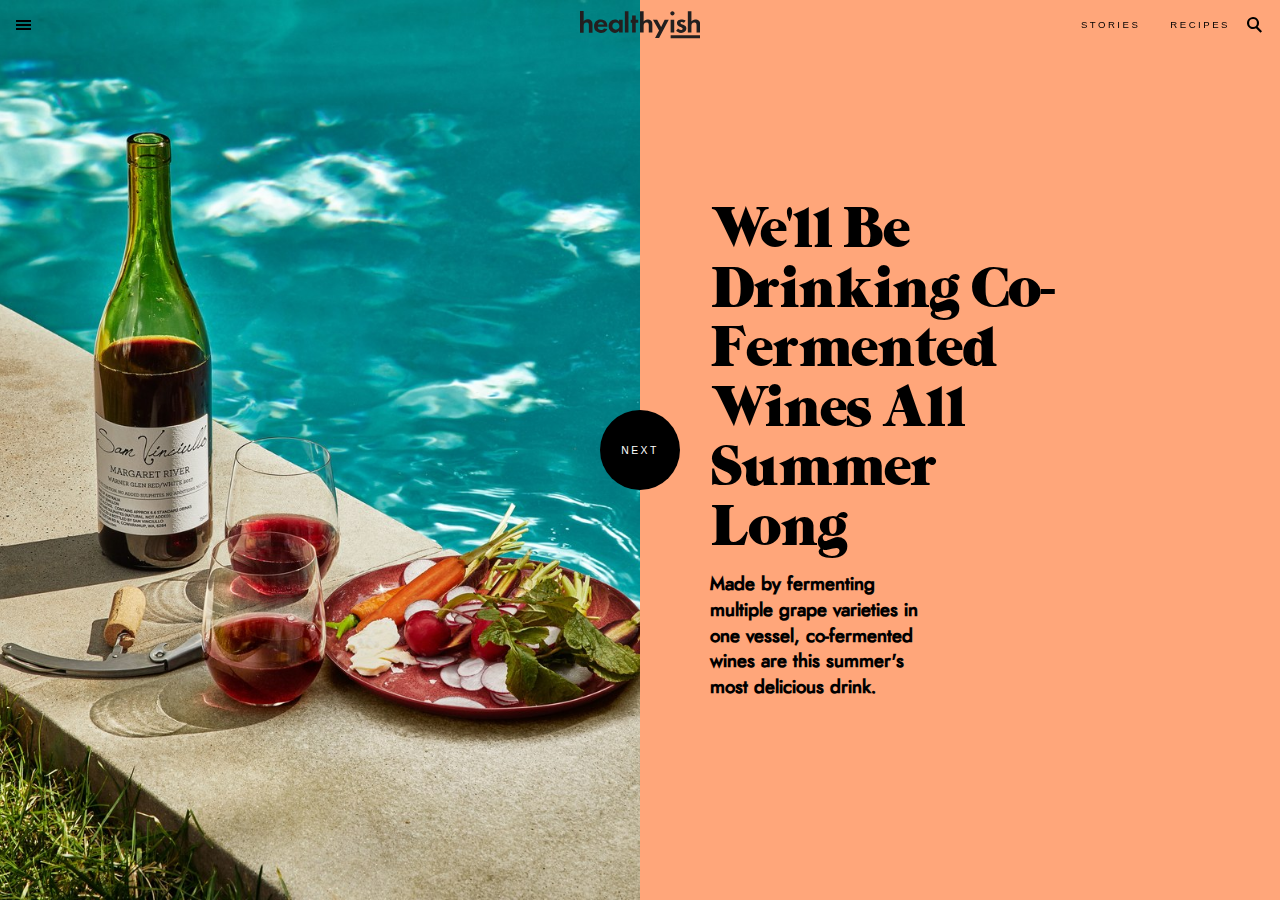
==== healthyish.html @ 377f3d38 "fixed side triangle on the nl and sub pages" ====
<html>
  <head>
    <meta charset="utf-8">
    <meta http-equiv="X-UA-Compatible" content="IE=edge">
    <meta name="viewport" content="width=device-width, initial-scale=1">
    <title>Healthyish Recipes, Foods Trends & News | Healthyish | Bon Appetit</title>
    <link rel="stylesheet" type="text/css" href="css/normalize.css">
    <link rel="stylesheet" type="text/css" href="css/healthyish.css" />
    <link rel="stylesheet" type="text/css" href="css/mediaQueriesHealthyish.css" />
    <link rel="shortcut icon" href="ba.ico" type="image/x-icon">
  </head>
  <body>
    
    <nav class="section-nav">
      <div class="nav-row1">
        <div class="nav-row1-col1">
          <div class="hamburger-container" onclick="openMenu()">
            <div class="hamburger-row1"></div>
            <div class="hamburger-row2"></div>
            <div class="hamburger-row3"></div>
          </div>
        </div>
        <div class="nav-row1-col2">
          <a href="healthyish.html">
            <svg class="nav-logo" xmlns="http://www.w3.org/2000/svg" width="530" height="121" viewBox="0 0 530 121" class="HealthyishHeader__logo-image" data-reactid="70"><title data-reactid="71">Healthyish</title><g fill="#231F1F" transform="translate(-174 -169)" fill-rule="evenodd" data-reactid="72"><path d="M572.82 289.197H704v-13.404H572.82v13.404zm75.606-119.645v93.94h15.849v-28.478c0-3.224.13-7.216 2.467-10.821 2.34-3.48 5.583-4.902 9.745-4.902 1.56 0 4.933.26 7.404 2.839 2.857 2.96 2.987 7.861 2.987 10.951v30.41h15.848V228.44c0-5.413-.515-10.952-4.413-15.72-4.417-5.412-11.695-6.83-16.629-6.83-9.094 0-14.422 4.898-17.409 9.024v-45.362h-15.849zm-277.02 93.94h15.848v-93.94h-15.849v93.94zm199.808-84.536c0 5.157 4.287 9.409 9.485 9.409 5.193 0 9.485-4.252 9.485-9.41 0-5.152-4.292-9.403-9.485-9.403-5.198 0-9.485 4.251-9.485 9.404zm35.294 30.93c-3.247 2.705-5.848 7.216-5.848 12.63 0 4.506 1.691 7.986 4.288 10.695 3.377 3.48 8.054 5.283 12.081 6.7l3.637 1.287c2.081.776 4.938 2.193 4.938 5.673 0 3.866-3.377 6.06-7.794 6.06-4.678 0-9.35-2.84-12.472-6.45l-8.315 9.54c3.507 3.735 10.136 9.273 21.823 9.273 6.888 0 12.346-1.803 16.893-5.924 4.548-4.126 6.238-9.149 6.238-14.176 0-3.606-1.17-6.956-2.86-9.279-3.248-4.381-9.872-6.57-14.293-7.987l-3.763-1.161c-4.422-1.417-5.072-3.61-5.072-5.028 0-2.704 2.34-4.511 6.108-4.511 1.69 0 5.458.26 9.225 3.736l7.794-9.145c-7.148-5.413-13.768-5.928-17.93-5.928-4.547 0-10.26.515-14.678 3.996zm-60.013-2.191l-15.593 31.702-17.405-31.702h-18.45l26.765 47.42-17.634 32.335h17.853l42.394-79.755h-17.93zm-108.35-38.143v93.94h15.85v-28.478c0-3.224.13-7.216 2.466-10.821 2.341-3.48 5.588-4.902 9.745-4.902 1.56 0 4.938.26 7.409 2.839 2.856 2.96 2.987 7.861 2.987 10.951v30.41h15.848V228.44c0-5.413-.52-10.952-4.417-15.72-4.417-5.412-11.696-6.83-16.63-6.83-9.094 0-14.422 4.898-17.409 9.024v-45.362h-15.848zm-34.805 19.072v19.073h-6.238v13.4h6.238v42.394h15.849v-42.394h10.915v-13.4H419.19v-19.073h-15.85zm169.43 74.867h15.849v-55.797H572.77v55.797zM299.924 235.53c0 16.364 11.436 29.764 28.716 29.764 4.027 0 11.557-.901 17.279-9.014v7.212h15.849v-55.798h-15.85v7.22c-5.327-8.247-13.771-9.023-18.059-9.023-16.629 0-27.935 13.144-27.935 29.639zm16.374 0c0-8.893 6.494-15.723 15.588-15.723 9.095 0 15.59 6.83 15.59 15.723 0 8.888-6.495 15.848-15.59 15.848-9.094 0-15.588-6.96-15.588-15.848zm-71.885-21.782c-4.027 3.996-8.57 10.826-8.57 21.907 0 8.763 2.597 15.984 8.835 21.782 5.583 5.283 12.472 7.857 21.567 7.857 19.616 0 25.984-13.27 27.67-17.396l-14.548-2.314c-2.601 4.507-7.144 7.346-13.122 7.346-6.108 0-9.615-2.969-11.302-5.287-1.82-2.449-2.73-6.055-2.73-9.405h42.092v-1.291c0-6.054-.78-14.817-6.754-21.908-3.901-4.641-10.525-9.148-21.957-9.148-6.758 0-14.552 1.417-21.18 7.857zm21.572 3.224c5.843 0 12.081 3.61 13.382 11.212h-26.639c1.3-7.472 7.409-11.212 13.257-11.212zM174 169v95.24h16.068v-28.872c0-3.265.135-7.319 2.507-10.974 2.368-3.53 5.66-4.964 9.876-4.964 1.578 0 5.004.26 7.507 2.87 2.897 3.01 3.027 7.974 3.027 11.108v30.832h16.073v-35.536c0-5.485-.53-11.104-4.48-15.938-4.476-5.485-11.853-6.925-16.858-6.925-9.22 0-14.62 4.965-17.652 9.149V169H174z" id="a" data-reactid="73"></path></g></svg>
          </a>
        </div>
        <div class="nav-row1-col3">
          <span class="nav-row1-col3-cola">
            <a href="">STORIES</a>
          </span>
          <span class="nav-row1-col3-colb">
            <a href="#">RECIPES</a>
          </span>
          <span class="nav-row1-col3-colc">
            <div class="search-container">
              <svg xmlns="http://www.w3.org/2000/svg" width="15" height="16" viewBox="0 0 15 16" data-reactid="112">
                <path fill="#000" d="M10.643 9.85L15 14.207l-1.5 1.5-4.484-4.483a6.013 6.013 0 1 1 1.627-1.374zm-4.63.054a3.89 3.89 0 1 0 0-7.782 3.89 3.89 0 0 0 0 7.782z" data-reactid="113"></path>
              </svg>
            </div>
          </span>
        </div>
      </div>
    </nav>
    
    <button class="next pulse">NEXT</button>
    
    <main id="mainContainer" class="carousel-container healthish-main-container">
      
      <div id="" class="carousel-slideUp">
        
        <div class="divs card1-col1 col1 type-1col1">
          <a href="#"><img id="card1Image1" class="col1-image" src="" alt="" /></a>
        </div>
        
        <div class="divs card2-col1 col1 type-2col1">
          <div class="card2-col1-container type-2col1-container">
            <div class="card2-col1-text-container type-2col1-text-container">
              <div class="card2-col1-text type-2col1-text">
                <p id="card2Category"></p>
                <a href="#"><h3 id="card2Title"></h3></a>
                <p id="card2Blurb" class="card2-blurb type-2col1-blurb"></p>
                <div class="triangle"></div>
              </div>
              <div class="card2-col1-image-container type-2col1-image-container">
                <a href="#"><img id="card2Image1" class="card2-image type-2col1-image" src="" alt=""/></a>
              </div>
            </div>
          </div>
        </div>
        
        <div class="divs card3-col1 col1 type-1col1">
          <div class="card3-col1-container type-1col1-container">
            <a href="#"><img id="card3Image1" class="col1-image" src="" alt="" /></a>
          </div>
        </div>
        
        <div class="divs card4-col1 col1 type-1col1">
          <a href="#"><img id="card4Image1" class="col1-image" src="" alt="" /></a>
        </div>
        
        <div id="card5Color" class="divs card5-col1 col1 type-2col1">
          <div class="card5-col1-container type-2col1-container">
            <div class="card5-col1-text-container type-2col1-text-container">
              <div class="card5-col1-text type-2col1-text">
                <p id="card5Category"></p>
                <a href="#"><h3 id="card5Title"></h3></a>
                <p id="card5Blurb" class="card5-blurb type-2col1-blurb"></p>
                <div class="triangle"></div>
              </div>
              <div class="card5-col1-image-container type-2col1-image-container">
                <a href="#"><img id="card5Image1" src="" alt=""/></a>
              </div>
            </div>
          </div>
        </div>
        
        <div class="divs card7-col1 col1 type-1col1">
          <a href="#"><img id="card7Image1" class="col1-image" src="" alt="" /></a>
        </div>
        
        <div class="divs card8-col1 col1 type-2col1">
          <div class="card8-col1-container type-2col1-container">
            <div class="card8-col1-text-container type-2col1-text-container">
              <div class="card8-col1-text type-2col1-text">
                <p id="card8Category"></p>
                <a href="#"><h3 id="card8Title"></h3></a>
                <p id="card8Blurb" class="card8-blurb type-2col1-blurb"></p>
                <div class="triangle"></div>
              </div>
              <div class="card8-col1-image-container type-2col1-image-container">
                <a href="#"><img id="card8Image1" src="" alt=""/></a>
              </div>
            </div>
          </div>
        </div>
        
        <div class="divs card9-col1 col1 type-1col1">
          <a href="#"><img id="card9Image1" class="col1-image" src="" alt="" /></a>
        </div>
        
        <div class="divs card10-col1 col1 type-1col1">
          <a href="#"><img id="card10Image1" class="col1-image" src="" alt="" /></a>
        </div>
        
        <div class="divs card11-col1 col1 type-1col1">
          <a href="#"><img id="card11Image1" class="col11-image" src="" alt="" /></a>
        </div>
        
        <div class="divs card12-col1 col1 type-2col1">
          <div class="card12-col1-container type-2col1-container">
            <div class="card12-col1-text-container type-2col1-text-container">
              <div class="card12-col1-text type1-text type-2col1-text">
                <p id="card12Category"></p>
                <a href="#"><h3 id="card12Title"></h3></a>
                <p id="card12Blurb" class="card12-blurb type-2col1-blurb"></p>
                <div class="triangle"></div>
              </div>
              <div class="card12-col1-image-container type-2col1-image-container">
                <a href="#"><img id="card12Image1" src="" alt=""/></a>
              </div>
            </div>
          </div>
        </div>
        
        <div class="divs card13-col1 col1 type-1col1">
          <a href="#"><img id="card13Image1" class="col1-image" src="" alt="" /></a>
        </div>
        
        <div class="divs card14-col1 col1 type-1col1">
          <a href="#"><img id="card14Image1" class="col1-image" src="" alt="" /></a>
        </div>
        
        <div class="divs cardnl-col1 col1 type-1col1">
          <div class="cardnl-col1-text type-2col1-text">
            <p id="cardnlCategory">ESSAY</p>
            <a href="#"><h3 id="card8Title">How Whole30 Made Me Think LESS About What I Ate</h3></a>
            <p id="cardnlBlurb" class="card8-blurb type-2col1-blurb"></p>
            <div class="triangle"></div>
          </div>
          <a href="#"><img id="cardNlImage1" class="col1-image" src="img/healthyish-whole-30.jpg" alt="healthy veggies" /></a>
        </div>
        
        <div class="divs card-sub-col1 col1 type-1col1">
          <div class="cardnl-col1-text type-2col1-text">
            <p id="cardnlCategory">ESSAY</p>
            <a href="#"><h3 id="card8Title">ow I'm Decoding My Period and Treating My PCOS Through Food</h3></a>
            <p id="cardnlBlurb" class="card8-blurb type-2col1-blurb"></p>
            <div class="triangle"></div>
          </div>
          <a href="#"><img id="cardSubImage1" class="col1-image" src="img/healthyish-pcos.jpg" alt="pco veggies" /></a>
        </div>
        
        <div class="divs" id="lastClone">
          <a href="#"><img id="card15Image1" class="col1-image" src="" alt="" /></a>
        </div>
      </div>
      
      <div class="carousel-slideDown">
        
        <div id="lastClone" class="divs card1-col2 col2 type-3col2">
          <div class="card1-col2-text-container type-3col2-text-container">
            <div class="card1-col2-text type1-text type-3col2-text">
              <p id="card15Category" class="card1-category type-3col2-category"></p>
              <a class="type-1-link" href="#"><h1 id="card15Title" class="type1-title type-3col2-title"></h1></a>
            </div>
            <div class="card1-col2-blurb type-1-blurb-container type-3col2-blurb-container">
              <p id="card15Blurb" class="type1-blurb type-3col2-blurb"></p>
            </div>
          </div>
        </div>     
        
        <div class="divs card-sub-col2 col2">
          <div class="card-sub-col2-text-container">
            <div class="card-sub-col2-blurb">
              <p id="cardSubBlurb">GET THE MAGAZINE</p>
            </div>
            <div class="card-sub-col2-logo">
              <a href="#"><img src="img/bonappetit.svg" alt="bon appetit logo" /></a>
            </div>
            <form class="card-sub-newsletter">
              <button class="card-sub-submit" type="submit">SUBSCRIBE</button>
            </form>
          </div>
          
          <div class="triangle-side triangle-sub"></div>
          
          <div class="end-link">
            <p>ESSAY</p>
            <a href="#"><h3 class="end-link-blurb">How I'm Decoding My Period and Treating My PCOS Through Food</h3></a>
          </div>
          
        </div>
        
        <div class="divs card-nl-col2 col2">
          <div class="card-nl-col2-text-container">
            <div class="card-nl-col2-text">
              <h1 id="cardNlTitle">Newsletter</h1>
            </div>
            <div class="card-nl-col2-blurb">
              <p id="cardNlBlurb">GOOD FOOD. GOOD VIBES. GET OUR NEWSLETTER.</p>
            </div>
            <form class="card-nl-newsletter">
              <input class="card-nl-email" type="email" placeholder="EMAIL ADDRESS"/>
              <button class="card-nl-submit" type="submit">SIGN UP!</button>
            </form>
            <p class="card-nl-privacy"><a href="#">privacy policy</a></p>
          </div>
          
          <div class="triangle-side triangle-nl"></div>
          
          <div class="end-link">
            <p>ESSAY</p>
            <a href="#"><h3 class="end-link-blurb">How Whole30 Made Me Think LESS About What I Ate</h3></a>
          </div>
        </div>
        
        <div id="card14Color" class="divs card14-col2 col2 type-3col2">
          <div class="card14-col2-text-container type-3col2-text-container">
            <div class="card14-col2-text type-3col2-text">
              <p id="card14Category" class="card14-category type-3col2-category"></p>
              <a class="type-1-link" href="story/kuniko-yagi"><h1 id="card14Title" class="type1-title type-3col2-title"></h1></a>
            </div>
            <div class="card14-col2-blurb type-1-blurb-container type-3col2-blurb-container">
              <p id="card14Blurb" class="type1-blurb type-3col2-blurb"></p>
            </div>
          </div>
        </div>
        
        <div id="card13Color" class="divs card13-col2 col2 type-3col2">
          <div class="card13-col2-text-container type-3col2-text-container">
            <div class="card13-col2-text type1-text type-3col2-text">
              <p id="card13Category" class="card3-category type-3col2-category"></p>
              <a class="type-1-link" href="#"><h1 id="card13Title" class="type1-title type-3col2-title"></h1></a>
            </div>
            <div class="card13-col2-blurb type-1-blurb-container type-3col2-blurb-container">
              <p id="card13Blurb" class="type1-blurb type-3col2-blurb"></p>
            </div>
          </div>
        </div>
        
        <div id="card12Color" class="divs card12-col2 col2 type-5col2">
        </div>
        
        <div id="card11Color" class="color divs lightcyan card11-col2 col2 type-3col2">
          <div class="card11-col2-text-container type-3col2-text-container">
            <div class="card11-col2-text type1-text type-3col2-text">
              <p id="card11Category" class="card11-category type-3col2-category"></p>
              <a class="type-1-link" href="#"><h1 id="card11Title" class="type1-title type-3col2-title"></h1></a>
            </div>
            <div class="card11-col2-blurb type-1-blurb-container type-3col2-blurb-container">
              <p id="card11Blurb" class="type1-blurb type-3col2-blurb"></p>
            </div>
          </div>
        </div>
        
        <div id="card10Color" class="divs card10-col2 col2 type-3col2">
          <div class="card10-col2-text-container type-3col2-text-container">
            <div class="card10-col2-text type1-text type-3col2-text">
              <p id="card10Category" class="card10-category type-3col2-category"></p>
              <a class="type-1-link" href="story/kuniko-yagi"><h1 id="card10Title" class="type1-title type-3col2-title"></h1></a>
            </div>
            <div class="card10-col2-blurb type-1-blurb-container type-3col2-blurb-container">
              <p id="card10Blurb" class="type1-blurb type-3col2-blurb"></p>
            </div>
          </div>
        </div>
        
        <div id="card9Color" class="divs card9-col2 col2 type-3col2">
          <div class="card9-col2-text-container type-3col2-text-container">
            <div class="card9-col2-text type1-text type-3col2-text">
              <p id="card9Category" class="card9-category type-3col2-category"></p>
              <a class="type-1-link" href="#"><h1 id="card9Title" class="type1-title type-3col2-title"></h1></a>
            </div>
            <div class="card9-col2-blurb type-1-blurb-container type-3col2-blurb-container">
              <p id="card9Blurb" class="type1-blurb type-3col2-blurb"></p>
            </div>
          </div>
        </div>
        
        <div id="card8Color" class="divs card8-col2 col2 type-5col2">
        </div>
        
        <div id="card7Color" class="divs card7-col2 col2 type-3col2">
          <div class="card7-col2-text-container type-3col2-text-container">
            <div class="card7-col2-text type1-text type-3col2-text">
              <p id="card7Category" class="card7-category type-3col2-category"></p>
              <a class="type-1-link" href="#"><h1 id="card7Title" class="type1-title type-3col2-title"></h1></a>
            </div>
            <div class="card7-col2-blurb type-1-blurb-container type-3col2-blurb-container">
              <p id="card7Blurb" class="type1-blurb type-3col2-blurb"></p>
            </div>
          </div>
        </div>
        
        <div id="card6Color" class="divs card6-col2 col2 type-4col2">
          <div class="card6-col2-container type-4col2-container">
            <div class="card6-col2-text-container type-4col2-text-container">
              <div class="card6-col2-image-container type-4col2-image-container">
                <a href="#"><img id="card6Image1" src="" alt=""/></a>
              </div>
              <div class="card6-col2-text type-4col2-text">
                <div class="triangle-up"></div>
                <p id="card6Category"></p>
                <a href="#"><h3 id="card6Title"></h3></a>
                <p id="card6Blurb" class="card6-blurb type-4col2-blurb"></p>
              </div>
            </div>
          </div>
        </div>
        
        <div id="card4Color" class="divs card4-col2 col2 type-3col2">
          <div class="card4-col2-text-container type-3col2-text-container">
            <div class="card4-col2-text type1-text type-3col2-text">
              <p id="card4Category" class="card4-category type-3col2-category"></p>
              <a class="type-1-link" href="story/kuniko-yagi"><h1 id="card4Title" class="type1-title type-3col2-title"></h1></a>
            </div>
            <div class="card4-col2-blurb type-1-blurb-container type-3col2-blurb-container">
              <p id="card4Blurb" class="type1-blurb type-3col2-blurb"></p>
            </div>
          </div>
        </div>
        
        <div id="card3Color" class="divs card3-col2 col2 type-3col2">
          <div class="card3-col2-text-container type-3col2-text-container">
            <div class="card3-col2-text type1-text type-3col2-text">
              <p id="card3Category" class="card3-category type-3col2-category"></p>
              <a class="type-1-link" href="#"><h1 id="card3Title" class="type1-title type-3col2-title"></h1></a>
            </div>
            <div class="card3-col2-blurb type-1-blurb-container type-3col2-blurb-container">
              <p id="card3Blurb" class="type1-blurb type-3col2-blurb"></p>
            </div>
          </div>
        </div>
        
        <div id="card2Color" class="divs card2-col2 col2 type-5col2">
        </div>
        
        <div id="card1Color" class="divs card1-col2 col2 type-3col2">
          <div class="card1-col2-text-container type-3col2-text-container">
            <div class="card1-col2-text type1-text type-3col2-text">
              <p id="card1Category" class="card1-category type-3col2-category"></p>
              <a class="type-1-link" href="#"><h1 id="card1Title" class="type1-title type-3col2-title"></h1></a>
            </div>
            <div class="card1-col2-blurb type-1-blurb-container type-3col2-blurb-container">
              <p id="card1Blurb" class="type1-blurb type-3col2-blurb"></p>
            </div>
          </div>
        </div>
          
      </div>
      
    </main>
    
    <aside class="aside-window">
      <div class="aside-top">
        <div class="aside-title">
          <div class="aside-close" onclick="closeMenu()">
            <img class="close-icon" src="img/close.png" alt="close icon" />
          </div>
          <div class="aside-logo-container">
            <a href="index.html"><img class="aside-logo" src="img/bonappetit.svg" alt="bon appetit logo"/></a>
          </div>
          <div class="aside-close"></div>
        </div>
        <ul class="aside-menu">
          <a href="#"><li class="aside-menu-item">RECIPES</li></a>
          <a href="#"><li class="aside-menu-item">CULTURE</li></a>
          <a href="#"><li class="aside-menu-item">RESTAURANTS</li></a>
          <a href="#"><li class="aside-menu-item">BASICALLY</li></a>
          <a href="healthyish.html"><li class="aside-menu-item">HEALTHYISH</li></a>
          <a href="#"><li class="aside-menu-item">HIGHLY RECOMMEND</li></a>
          <a href="#"><li class="aside-menu-item">PODCAST</li></a>
          <a href="#"><li class="aside-menu-item-last">VIDEOS</li></a>
        </ul>
      </div>
      <div class="aside-bottom">
        <p>Subscribe to our newsletter</p>
        <form class="aside-newsletter">
          <input class="aside-email" type="email" placeholder="Enter email address..."/>
          <button class="aside-submit" type="submit">SIGN UP</button>
        </form>
        <p class="aside-privacy"><a href="#">Privacy</a> <span>and</span> <a href="#">user agreement</a></p>
        
        <div class="social-media">
          <a class="aside-social-links" href="https://www.facebook.com/bonappetitmag">
            <div class="aside-social-containers facebook">
              <img class="aside-social-img" src="img/fb.svg" alt="facebook"/>
            </div>
          </a>
          <a class="aside-social-links" href="https://instagram.com/bonappetitmag/">
            <div class="aside-social-containers instagram">
              <img class="aside-social-img" src="img/instagram.svg" alt="instagram"/>
            </div>
          </a>
          <a class="aside-social-links" href="https://twitter.com/bonappetit/">
            <div class="aside-social-containers twitter">
              <img class="aside-social-img" src="img/twitter.svg" alt="twitter"/>
            </div>
          </a>
          <a class="aside-social-links" href="https://www.pinterest.com/bonappetitmag/">
            <div class="aside-social-containers pinterest">
              <img class="aside-social-img" src="img/pinterest.svg" alt="pinterst"/>
            </div>
          </a>
          <a class="aside-social-links" href="https://www.youtube.com/channel/UCbpMy0Fg74eXXkvxJrtEn3w">
            <div class="aside-social-container-last youtube">
              <img class="aside-social-img" src="img/youtube.svg" alt="youtube"/>
            </div>
          </a>
        </div>
      </div>
    </aside>
  
  </body>
  <script src="https://ajax.googleapis.com/ajax/libs/jquery/3.3.1/jquery.min.js"></script>
  <script src="js/main.js"></script>
  <script src="js/healthyish-array.js"></script>
  <script src="js/healthyish.js"></script>
</html>
---- css/healthyish.css ----
/* Colors
Salmon = #ffa67a
Light Green Grey = #f4f2e7
Dark Green Grey = #dedaca
Light Grey(background) = #f8f8f8
Dark Grey(background) = #e2e1e1
White(background) = #fff
Yellow(muted) = #fbdc7f
Yellow(brighter) = #ffdb00 
Vanilla = #fbfaf1
Mint = #d1f9f0
Light BLue = #daf3f5
Canary Yellow = #fbf0a0

Blue = #33b8ff
*/
@font-face {
  font-family: 'grouchregular';
  src: url('../fonts/grouch_regular-webfont.woff2') format('woff2'),
       url('../fonts/grouch_regular-webfont.woff') format('woff');
  font-weight: normal;
  font-style: normal;
}

@font-face {
  font-family: 'renner';
  src: url('../fonts/renner-medium.otf') format('opentype');
  font-weight: normal;
  font-style: normal;
}

@font-face {
  font-family: 'renner-light';
  src: url('../fonts/renner-light.otf') format('opentype');
  font-weight: light;
  font-style: light;
}

* {
  font-family: futura-pt,Helvetica Neue,Helvetica,Roboto,Arial,sans-serif;
  padding: 0;
  margin: 0;
  box-sizing: border-box;
}

body {
  width: 100%;
  height: 100vh;
  padding: 0;
  margin: 0;
  background-color: #f8f8f8;
}

/* -----Nav Bar----- */
.section-nav {
  width: 100%;
  height: 50px;
  background-color: #fff;
  position: fixed;
  top: 0;
  z-index: 99;
}

.nav-row1 {
  width: 100%;
  height: 100%;
  display: flex;
}

.nav-row1-col1 {
  width: 50;
  height: 100%;
  color: #fff;
}

.hamburger-container {
  width: 50px;
  height: 50px;
  padding: 20px 0 0 16px;
  cursor: pointer;
}

.hamburger-row1, 
.hamburger-row2, 
.hamburger-row3 {
  height:4px;
  width: 15px;
  border-top: 2px solid #000;
}

.nav-row1-col2 {
  width: 150;
  height: 100%;
  display: flex;
  align-items: center;
  justify-content: center;
  position: absolute;
  left: 15;
  z-index: -10;
}

.nav-logo {
  height: 40%;
  width: 100%;
}

.nav-row1-col3 {
  width: 200;
  height: 100%;
  display: flex;
  align-items: center;
  justify-content: flex-end;
  position: absolute;
  right: 0;
}

.nav-row1-col3-cola,
.nav-row1-col3-colb {
  font-size: .60em;
  font-weight: 400;
}

.nav-row1-col3-cola {
  padding-right: 30px;
}

.nav-row1-col3-cola a,
.nav-row1-col3-colb a{
  color: #000;
  text-decoration: none;
  letter-spacing: 2.5px;
}

.nav-row1-col3-cola a:hover,
.nav-row1-col3-colb a:hover {
  text-decoration: underline;
}

.search-container {
  width: 50px;
  height: 50px;
  display: flex;
  align-items: center;
  justify-content: center;
  cursor: pointer;
}

/* ----- Next Button ----- */
.next {
  width: 0;
  height: 0;
  border-bottom: 0px solid transparent;
  border-left: 10px solid transparent;
  border-right: 10px solid transparent;
  border-top: 10px solid #000000;
  background-color: transparent;
  position: absolute;
  bottom: 30;
  right: 30;
  z-index: 90;
  outline: none;
  color: transparent;
  cursor: pointer;
}

/* ----- Main ----- */
.carousel-container {
  width: 100%;
  height: 100%;
  display: flex;
  overflow-y: hidden;
}

.carousel-slideUp {
  display: block;
  position: relative;
  width: 100%;
  height: 100%;
}

.carousel-slideDown {
  display: none;
}

/* ----- Cards ---- */
.divs {
  width: 100%;
  height: 100%;
  overflow: hidden;
}

/* -----Left Column ----- */
/* -----Card Type 1 ----- */
.col1-image {
  width: 100%;
  height: 100%;
  object-fit:cover;
  object-position: 50% 50%;
}

/* -----Card Type 2 ----- */
.type-2col1 {
  position: relative;
  background-color: #f4f2e7;
  display: flex;
  justify-content: center;
  padding-top: 85;
  
}

.type-2col1-container {
  width: 100%;
  opacity: 0;
  transition: opacity 0s ease-in .4s;
}

.type-2col1-text {
  text-align: center;
}

.type-2col1-text p {
  font-family: 'renner-light', serif;
  font-size: .7em;
  letter-spacing: 1.3;
}

.type-2col1-text a {
  color: #000;
  text-decoration: none;
  line-height: 1.5;
}

.type-2col1-text a:hover {
  text-decoration: underline;
}

.type-2col1-text a h3 {
  font-family: 'renner', serif;
  font-size: .9em;
  letter-spacing: 1.1;
  padding: 16 40;
}

.type-2col1-blurb {
  display: none;
}

.triangle {
  display: none;
}

.type-2col1-image-container {
  text-align: center;
  width: 100%;
}

/* ----- card-nl ----- */
.cardnl-col1,
.card-sub-col1{
  position: relative;
  margin: 0;
  padding-top: 88;
  background-color: #daf3f5;
  text-align: center;
}

.cardnl-col1 img,
.card-sub-col1 img{
  width: 70%;
  height: auto;
  object-fit:contain;
  object-position: 0;
}

/* ----- Aside Section ----- */
.aside-window {
  width: 100%;
  height: 100vh;
  z-index: 99;
  position: fixed;
  top: 0;
  left: -100%;
  background-color: #f8f8f8;
  transition: left .2s ease-in-out;
}

.aside-top {
  background-color: #fff;
  height: 528;
}

.aside-title {
  width: 100%;
  height: 50px;
  display: flex;
  position: relative;
  cursor: pointer;
}

.aside-close {
  height: 50px;
  width: 50px;
  display: flex;
  align-items: center;
  justify-content: center;
}

.aside-logo-container {
  width: 100%;
  text-align: center;
  position: relative;
}

.aside-logo {
  width: 125;
  margin: 0 auto;
}

.aside-menu {
  margin: 0;
  padding: 0;
  width: 100%;
  list-style: none;
}

.aside-menu a {
  width: 100%;
  text-decoration: none;
  color: #000;
  background-color: #f8f8f8;
}

.aside-menu-item,
.aside-menu-item-last {
  padding: 0;
  margin: 0;
  height: 60;
  width: 100%;
  display: flex;
  align-items: center;
  justify-content: center;
  font-weight: 700;
  font-size: .8em;
  letter-spacing: 1.5
}

.aside-menu-item {
  border-bottom: 1px solid #f8f8f8;
}

.aside-menu-item:hover,
.aside-menu-item-last:hover {
  background-color: #ffdb00;
}

.aside-bottom {
  background-color: #f8f8f8;
}

.aside-bottom p {
  text-align: center;
  font-weight: 500;
  font-size: .8em;
  margin: 24 0 10;
}

.aside-newsletter {
  margin: 0 auto;
  width: 250;
  border: 1px solid #000;
  display: flex;
}

.aside-email {
  border: none;
  width: 66.666%;
  margin: 0;
  padding: 0 10;
  height: 44px;
  letter-spacing: 1.2;
  outline-color: #000;
  outline-width: 3px;
  outline-offset: -3px;
  cursor: pointer;
}

.aside-submit {
  width: 33.334%;
  height: 44px;
  border: none;
  background-color: #000;
  color: #fff;
  letter-spacing: 1.3;
  font-size: .5em;
  cursor: pointer;
}

.aside-submit:hover {
  background-color: #333;
}

.aside-privacy {
  padding: 0 0 20 0;
}

.aside-privacy a,
.aside-privacy span {
  color: #000;
  font-weight: 500;
  font-size: .85em;
}

.social-media {
  width: 100%;
  display: flex;
  justify-content: center;
}

.aside-social-containers,
.aside-social-container-last {
  background-color: #000;
  border-radius: 50%;
  height: 30;
  width: 30;
  display: flex;
  align-items: center;
  justify-content: center;
}

.facebook:hover {
  background-color: #3b5998;
}

.instagram:hover {
  background-color: #C13584;
}

.twitter:hover {
  background-color: #1da1f2;
}

.pinterest:hover {
  background-color: #c8232c;
}

.youtube:hover {
  background-color: #c4302b;
}

.aside-social-containers {
  margin-right: 16;
}

.aside-social-img {
  width: 15;
  height: 15;
}
---- css/mediaQueriesHealthyish.css ----
@media only screen and (min-width: 768px) {
  /* ----- Nav Bar ----- */
  .section-nav {
    background-color: transparent;
  }

  .nav-row1-col1{
    width: 33.3333%;
  }
  
  .nav-row1-col2 {
    width: 33.3333%;
    position: relative;
    left: 0;
    z-index: 0;
  }
  
  .nav-logo {
    height: 55%;
  }
  
  .nav-row1-col3{
    width: 33.3333%;
    position: relative;
    right: 0;
  }
  
  /* ----- Next Button ----- */  
  .next {
    background-color: #000;
    width: 80;
    height: 80;
    top: 50%;
    bottom: 0;
    left: 50%;
    right: 0;
    transform: translate(-50%, -50%);
    border-radius: 50%;
    border: none;
    color: #fff;
    font-size: .65em;
    font-weight: 300;
    letter-spacing: 2.5;
    z-index: 100;
  }

  @-webkit-keyframes pulse-single {
    0%  { width: 80;
          height: 80;}
    50% { width:60;
          height:60;
          background-color: #333;}
    100% { width:80;
          height:80;
          background-color: #333;}
  }

  @-moz-keyframes pulse-single {
    0%  { width: 80;
          height: 80;}
    50% { width:60;
          height:60;
          background-color: #333;}
    100% { width:80;
          height:80;
          background-color: #333;}
  }

  @-ms-keyframes pulse-single {
    0%  { width: 80;
          height: 80;}
    50% { width:60;
          height:60;
          background-color: #333;}
    100% { width:80;
          height:80;
          background-color: #333;}
  }

  @-o-keyframes pulse-single {
    0%  { width: 80;
          height: 80;}
    50% { width:60;
          height:60;
          background-color: #333;}
    100% { width:80;
          height:80;
          background-color: #333;}
  }

  @keyframes pulse-single {
    0%  { width: 80;
          height: 80;}
    50% { width:60;
          height:60;
          background-color: #333;}
    100% { width:80;
          height:80;
          background-color: #333;}
  }

  .pulse:active {
    -webkit-animation: pulse-single .6s 1 ease-in-out;
    -moz-animation: pulse-single .6s 1 ease-in-out;
    -ms-animation: pulse-single .6s 1 ease-in-out;
    -o-animation: pulse-single .6s 1 ease-in-out;
    animation: pulse-single .6s 1 ease-in-out;
  }
  
  /* ----- Main ----- */
  .carousel-slideUp {
    width: 50%;
  }
  
  .carousel-slideDown {
    display: block;
    position: relative;
    width: 50%;
    height: 100%;
    top: -1500%;
  }
  
  /* -----Card Type 2 ----- */
  .type-2col1 {
    align-items: center;
    padding-top: 0;
  }
  
  .type-2col1-container {
    max-width: 321px;
  }
  
  .type-2col1-text p {
    font-size: .8em;
  }
  
  .type-2col1-text a h3 {
    font-size: 1em;
  }
  
  .triangle {
    display: block;
    margin: 0 auto 32;
    width: 0;
    height: 0;
    border-left: 10px solid transparent;
    border-right: 10px solid transparent;
    border-top: 10px solid #fff;
  }
  
  /* -----Right Column ----- */
  /* -----Card Type 3 ----- */
  .type-3col2 {
    display: flex;
    align-items: center;
  }

  .type-3col2-text-container {
    width: 250;
    margin: 0 10 0 70;
  }

  .type-3col2-text {
    width: 100%;
    
  }

  .type-3col2-category {
    display: none;
  }

  .type-3col2-text a {
    text-decoration: none;
    color: #000;
  }

  .type-3col2-text a h1 {
    font-family: 'grouchregular', serif;
    font-weight: 500;
    font-size: 2.1em;
    margin-top: 0;
    margin-bottom: 16;
    line-height: 1.2;
    letter-spacing: -3;
  }

  .type-3col2-text a:hover {
    text-decoration: underline;
  }

  .type-3col2-blurb-container {
    width: 80%;
  }

  .type-3col2-blurb {
    margin-top: 0;
    font-family: 'renner', serif;
    font-weight: bold;
    font-size: .95em;
    line-height: 1.25;
  }

  /* -----Card Type 4 ----- */
  .type-4col2 {
    position: relative;
    display: flex;
    align-items: center;
    justify-content: center;
  }

  .type-4col2-container {
    width: 70%;
    text-align: center;
  }

  .type-4col2-text p {
    font-family: 'renner-light', serif;
    font-size: .8em;
    letter-spacing: 1.3;
    padding-top: 16
  }

  .type-4col2 a {
    color: #000;
    text-decoration: none;
  }

  .type-4col2 a:hover {
    text-decoration: underline;
  }

  .type-4col2 a h3 {
    font-family: 'renner', serif;
    font-size: 1em;
    letter-spacing: 1.1;
    padding: 0 40;
    line-height: 1.5;
  }

  .triangle-up {
    margin: 32 auto 0;
    width: 0;
    height: 0;
    border-left: 10px solid transparent;
    border-right: 10px solid transparent;
    border-bottom: 10px solid transparent;
  }

  .type-4col2-blurb {
    display: none;
  }
  
  /* ----- Card BgColors ----- */
  /* -----Card 1 ----- */
  .card1-col2 {
    background-color: #ffa67a !important;
  }

  /* -----Card 2 ----- */
  .type-2col1 {
    background-color: #f4f2e7;
  }
  .type-5col2 {
    background-color: #dedaca !important;
  }

  /* -----Card 6 ----- */
  .type-4col2 {
    background-color: #fff !important;
  }
  
  .type-4col2-container {
    width: 85%;
  }
  
  /* ----- card-nl ----- */
  .cardnl-col1 {
    padding-top: 0;
  }
  
  .cardnl-col1-text {
    display: none;
  }
  
  .cardnl-col1 img {
    height: 100%;
    width: 100%;
    object-fit:cover;
    object-position: 50% 50%;
  }
  
  .card-nl-col2 {
    background-color: #fadb7f;
    display: flex;
    align-items: center;
    position: relative;
    overflow: visible;
  }

  .card-nl-col2-text-container {
    width: 350;
    margin: 0 auto 0 80;
    text-align: center;
  }

  .card-nl-col2-text {
    width: 100%;
  }

  .card-nl-col2-text h1 {
    font-family: 'grouchregular', serif;
    font-weight: 500;
    font-size: 3.3em;
    margin-top: 0;
    margin-bottom: 0;
    line-height: 1.2;
    letter-spacing: -3;
    text-decoration: none;
    color: #000;
  }
  .card-nl-col2-blurb {
    width: 100%;
  }

  .card-nl-col2-blurb p {
    margin: 8 0;
    font-family: 'renner-light', serif;
    font-weight: normal;
    font-size: .75em;
    line-height: 1.4;
    letter-spacing: 1;
  }

  .card-nl-category {
    display: none;
  }

  .card-nl-newsletter {
    margin: 0 auto;
    width: 250;
    border: 1px solid #000;
    display: flex;
  }

  .card-nl-email {
    border: none;
    width: 150;
    margin: 0;
    padding: 0 10;
    height: 44px;
    letter-spacing: 1.5;
    cursor: pointer;
    background-color: transparent;
  }

  .card-nl-submit {
    width: 100;
    height: 44px;
    border: none;
    background-color: #000;
    color: #fff;
    letter-spacing: 1.95;
    font-size: .6em;
    cursor: pointer;
  }

  .card-nl-privacy {
    font-family: 'renner-light', serif;
    font-size: .6em;
    margin-top: 8
  }

  .card-nl-privacy a {
    color: #4f4b4c;
  }
  
  /* ----- card-sub ----- */
  .card-sub-col1 {
    padding-top: 0;
  }
  
  .card-sub-col1-text {
    display: none;
  }
  
  .card-sub-col1 img {
    height: 100%;
    width: 100%;
    object-fit:cover;
    object-position: 50% 50%;
  }

  .card-sub-col2 {
    background-color: #faf9f0;
    display: flex;
    align-items: center;
    position: relative;
    overflow: visible;
  }

  .card-sub-col2-text-container {
    width: 350;
    margin: 0 auto;
    text-align: center;
  }

  .card-sub-col2-logo {
    width: 100%;
    margin-bottom: 20;
  }

  .card-sub-col2-logo a img {
    width: 90%;
  }

  .card-sub-col2-blurb {
    width: 100%;
  }

  .card-sub-col2-blurb p {
    margin: 0;
    font-family: 'renner-light', serif;
    font-weight: normal;
    font-size: .75em;
    line-height: 1.4;
    letter-spacing: 1;
  }


  .card-sub-newsletter {
    margin: 0 auto;
    width: 220;
    border: 1px solid #000;
    display: flex;
  }

  .card-sub-submit {
    width: 100%;
    height: 44px;
    border: none;
    background-color: #000;
    color: #fff;
    letter-spacing: 1.95;
    font-size: .6em;
    cursor: pointer;
  }
  
  /* ----- Essay Section ----- */
  
  .end-link {
    position: absolute;
    bottom: 25;
    width: 220;
    padding-left: 32;
  }

  .end-link p {
    font-family: 'renner-light', serif;
    font-weight: normal;
    font-size: .75em;
    line-height: 1.4;
    letter-spacing: 1;
    padding-bottom: 12;
  }

  .end-link a {
    color: #000;
    text-decoration: none;
  }

  .end-link a:hover {
    text-decoration: underline;
  }

  .end-link-blurb {
    margin-top: 0;
    font-family: 'renner', serif;
    font-weight: bold;
    font-size: 1.15em;
    line-height: 1.4;
  }
  
  .triangle-side {
    position: absolute;
    border-left: 40px solid transparent;
    border-right: 40px solid transparent;
    border-top: 40px solid transparent;
    transform: rotate(90deg);
    bottom: 55;
    left: -60;
  }
  
  .triangle-nl {
    border-top: 40px solid #fadb7f;
  }
  
  .triangle-sub {
    border-top: 40px solid #faf9f0;
  }

  /* ----- Aside ----- */
  .aside-window {
    width: 320px;
    left: -320px;
  }
}


@media only screen and (min-width: 1024px) {
  .type-3col2-text-container {
    width: 350;
  }
  
  .type-3col2-text a h1 {
    font-size: 3.1em;
  }

  .type-3col2-blurb-container {
    width: 60%;
  }

  .type-3col2-blurb {
    font-size: 1.15em;
    line-height: 1.4;
  }


}
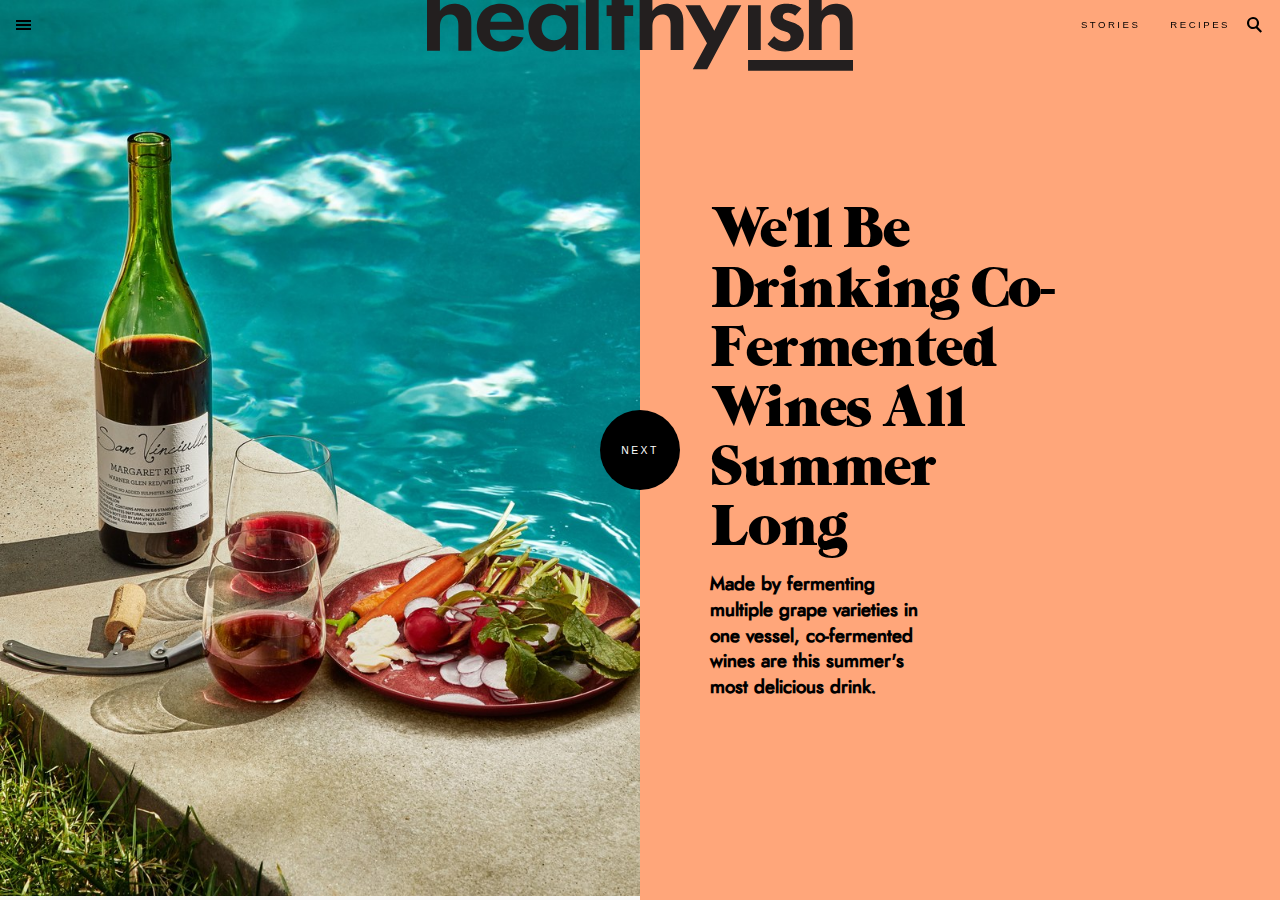
==== commit 84f7ca31: "cleaned up most html and css for healthyish, there are a few bugs to work out" ====
--- a/healthyish.html
+++ b/healthyish.html
@@ -1,4 +1,5 @@
-<html>
+<!DOCTYPE html>
+<html lang="en">
   <head>
     <meta charset="utf-8">
     <meta http-equiv="X-UA-Compatible" content="IE=edge">
@@ -22,7 +23,7 @@
         </div>
         <div class="nav-row1-col2">
           <a href="healthyish.html">
-            <svg class="nav-logo" xmlns="http://www.w3.org/2000/svg" width="530" height="121" viewBox="0 0 530 121" class="HealthyishHeader__logo-image" data-reactid="70"><title data-reactid="71">Healthyish</title><g fill="#231F1F" transform="translate(-174 -169)" fill-rule="evenodd" data-reactid="72"><path d="M572.82 289.197H704v-13.404H572.82v13.404zm75.606-119.645v93.94h15.849v-28.478c0-3.224.13-7.216 2.467-10.821 2.34-3.48 5.583-4.902 9.745-4.902 1.56 0 4.933.26 7.404 2.839 2.857 2.96 2.987 7.861 2.987 10.951v30.41h15.848V228.44c0-5.413-.515-10.952-4.413-15.72-4.417-5.412-11.695-6.83-16.629-6.83-9.094 0-14.422 4.898-17.409 9.024v-45.362h-15.849zm-277.02 93.94h15.848v-93.94h-15.849v93.94zm199.808-84.536c0 5.157 4.287 9.409 9.485 9.409 5.193 0 9.485-4.252 9.485-9.41 0-5.152-4.292-9.403-9.485-9.403-5.198 0-9.485 4.251-9.485 9.404zm35.294 30.93c-3.247 2.705-5.848 7.216-5.848 12.63 0 4.506 1.691 7.986 4.288 10.695 3.377 3.48 8.054 5.283 12.081 6.7l3.637 1.287c2.081.776 4.938 2.193 4.938 5.673 0 3.866-3.377 6.06-7.794 6.06-4.678 0-9.35-2.84-12.472-6.45l-8.315 9.54c3.507 3.735 10.136 9.273 21.823 9.273 6.888 0 12.346-1.803 16.893-5.924 4.548-4.126 6.238-9.149 6.238-14.176 0-3.606-1.17-6.956-2.86-9.279-3.248-4.381-9.872-6.57-14.293-7.987l-3.763-1.161c-4.422-1.417-5.072-3.61-5.072-5.028 0-2.704 2.34-4.511 6.108-4.511 1.69 0 5.458.26 9.225 3.736l7.794-9.145c-7.148-5.413-13.768-5.928-17.93-5.928-4.547 0-10.26.515-14.678 3.996zm-60.013-2.191l-15.593 31.702-17.405-31.702h-18.45l26.765 47.42-17.634 32.335h17.853l42.394-79.755h-17.93zm-108.35-38.143v93.94h15.85v-28.478c0-3.224.13-7.216 2.466-10.821 2.341-3.48 5.588-4.902 9.745-4.902 1.56 0 4.938.26 7.409 2.839 2.856 2.96 2.987 7.861 2.987 10.951v30.41h15.848V228.44c0-5.413-.52-10.952-4.417-15.72-4.417-5.412-11.696-6.83-16.63-6.83-9.094 0-14.422 4.898-17.409 9.024v-45.362h-15.848zm-34.805 19.072v19.073h-6.238v13.4h6.238v42.394h15.849v-42.394h10.915v-13.4H419.19v-19.073h-15.85zm169.43 74.867h15.849v-55.797H572.77v55.797zM299.924 235.53c0 16.364 11.436 29.764 28.716 29.764 4.027 0 11.557-.901 17.279-9.014v7.212h15.849v-55.798h-15.85v7.22c-5.327-8.247-13.771-9.023-18.059-9.023-16.629 0-27.935 13.144-27.935 29.639zm16.374 0c0-8.893 6.494-15.723 15.588-15.723 9.095 0 15.59 6.83 15.59 15.723 0 8.888-6.495 15.848-15.59 15.848-9.094 0-15.588-6.96-15.588-15.848zm-71.885-21.782c-4.027 3.996-8.57 10.826-8.57 21.907 0 8.763 2.597 15.984 8.835 21.782 5.583 5.283 12.472 7.857 21.567 7.857 19.616 0 25.984-13.27 27.67-17.396l-14.548-2.314c-2.601 4.507-7.144 7.346-13.122 7.346-6.108 0-9.615-2.969-11.302-5.287-1.82-2.449-2.73-6.055-2.73-9.405h42.092v-1.291c0-6.054-.78-14.817-6.754-21.908-3.901-4.641-10.525-9.148-21.957-9.148-6.758 0-14.552 1.417-21.18 7.857zm21.572 3.224c5.843 0 12.081 3.61 13.382 11.212h-26.639c1.3-7.472 7.409-11.212 13.257-11.212zM174 169v95.24h16.068v-28.872c0-3.265.135-7.319 2.507-10.974 2.368-3.53 5.66-4.964 9.876-4.964 1.578 0 5.004.26 7.507 2.87 2.897 3.01 3.027 7.974 3.027 11.108v30.832h16.073v-35.536c0-5.485-.53-11.104-4.48-15.938-4.476-5.485-11.853-6.925-16.858-6.925-9.22 0-14.62 4.965-17.652 9.149V169H174z" id="a" data-reactid="73"></path></g></svg>
+            <svg class="nav-logo HealthyishHeader__logo-image" xmlns="http://www.w3.org/2000/svg" width="530" height="121" viewBox="0 0 530 121" data-reactid="70"><title data-reactid="71">Healthyish</title><g fill="#231F1F" transform="translate(-174 -169)" fill-rule="evenodd" data-reactid="72"><path d="M572.82 289.197H704v-13.404H572.82v13.404zm75.606-119.645v93.94h15.849v-28.478c0-3.224.13-7.216 2.467-10.821 2.34-3.48 5.583-4.902 9.745-4.902 1.56 0 4.933.26 7.404 2.839 2.857 2.96 2.987 7.861 2.987 10.951v30.41h15.848V228.44c0-5.413-.515-10.952-4.413-15.72-4.417-5.412-11.695-6.83-16.629-6.83-9.094 0-14.422 4.898-17.409 9.024v-45.362h-15.849zm-277.02 93.94h15.848v-93.94h-15.849v93.94zm199.808-84.536c0 5.157 4.287 9.409 9.485 9.409 5.193 0 9.485-4.252 9.485-9.41 0-5.152-4.292-9.403-9.485-9.403-5.198 0-9.485 4.251-9.485 9.404zm35.294 30.93c-3.247 2.705-5.848 7.216-5.848 12.63 0 4.506 1.691 7.986 4.288 10.695 3.377 3.48 8.054 5.283 12.081 6.7l3.637 1.287c2.081.776 4.938 2.193 4.938 5.673 0 3.866-3.377 6.06-7.794 6.06-4.678 0-9.35-2.84-12.472-6.45l-8.315 9.54c3.507 3.735 10.136 9.273 21.823 9.273 6.888 0 12.346-1.803 16.893-5.924 4.548-4.126 6.238-9.149 6.238-14.176 0-3.606-1.17-6.956-2.86-9.279-3.248-4.381-9.872-6.57-14.293-7.987l-3.763-1.161c-4.422-1.417-5.072-3.61-5.072-5.028 0-2.704 2.34-4.511 6.108-4.511 1.69 0 5.458.26 9.225 3.736l7.794-9.145c-7.148-5.413-13.768-5.928-17.93-5.928-4.547 0-10.26.515-14.678 3.996zm-60.013-2.191l-15.593 31.702-17.405-31.702h-18.45l26.765 47.42-17.634 32.335h17.853l42.394-79.755h-17.93zm-108.35-38.143v93.94h15.85v-28.478c0-3.224.13-7.216 2.466-10.821 2.341-3.48 5.588-4.902 9.745-4.902 1.56 0 4.938.26 7.409 2.839 2.856 2.96 2.987 7.861 2.987 10.951v30.41h15.848V228.44c0-5.413-.52-10.952-4.417-15.72-4.417-5.412-11.696-6.83-16.63-6.83-9.094 0-14.422 4.898-17.409 9.024v-45.362h-15.848zm-34.805 19.072v19.073h-6.238v13.4h6.238v42.394h15.849v-42.394h10.915v-13.4H419.19v-19.073h-15.85zm169.43 74.867h15.849v-55.797H572.77v55.797zM299.924 235.53c0 16.364 11.436 29.764 28.716 29.764 4.027 0 11.557-.901 17.279-9.014v7.212h15.849v-55.798h-15.85v7.22c-5.327-8.247-13.771-9.023-18.059-9.023-16.629 0-27.935 13.144-27.935 29.639zm16.374 0c0-8.893 6.494-15.723 15.588-15.723 9.095 0 15.59 6.83 15.59 15.723 0 8.888-6.495 15.848-15.59 15.848-9.094 0-15.588-6.96-15.588-15.848zm-71.885-21.782c-4.027 3.996-8.57 10.826-8.57 21.907 0 8.763 2.597 15.984 8.835 21.782 5.583 5.283 12.472 7.857 21.567 7.857 19.616 0 25.984-13.27 27.67-17.396l-14.548-2.314c-2.601 4.507-7.144 7.346-13.122 7.346-6.108 0-9.615-2.969-11.302-5.287-1.82-2.449-2.73-6.055-2.73-9.405h42.092v-1.291c0-6.054-.78-14.817-6.754-21.908-3.901-4.641-10.525-9.148-21.957-9.148-6.758 0-14.552 1.417-21.18 7.857zm21.572 3.224c5.843 0 12.081 3.61 13.382 11.212h-26.639c1.3-7.472 7.409-11.212 13.257-11.212zM174 169v95.24h16.068v-28.872c0-3.265.135-7.319 2.507-10.974 2.368-3.53 5.66-4.964 9.876-4.964 1.578 0 5.004.26 7.507 2.87 2.897 3.01 3.027 7.974 3.027 11.108v30.832h16.073v-35.536c0-5.485-.53-11.104-4.48-15.938-4.476-5.485-11.853-6.925-16.858-6.925-9.22 0-14.62 4.965-17.652 9.149V169H174z" id="a" data-reactid="73"></path></g></svg>
           </a>
         </div>
         <div class="nav-row1-col3">
@@ -32,13 +33,13 @@
           <span class="nav-row1-col3-colb">
             <a href="#">RECIPES</a>
           </span>
-          <span class="nav-row1-col3-colc">
+          <div class="nav-row1-col3-colc">
             <div class="search-container">
               <svg xmlns="http://www.w3.org/2000/svg" width="15" height="16" viewBox="0 0 15 16" data-reactid="112">
                 <path fill="#000" d="M10.643 9.85L15 14.207l-1.5 1.5-4.484-4.483a6.013 6.013 0 1 1 1.627-1.374zm-4.63.054a3.89 3.89 0 1 0 0-7.782 3.89 3.89 0 0 0 0 7.782z" data-reactid="113"></path>
               </svg>
             </div>
-          </span>
+          </div>
         </div>
       </div>
     </nav>
@@ -47,14 +48,16 @@
     
     <main id="mainContainer" class="carousel-container healthish-main-container">
       
-      <div id="" class="carousel-slideUp">
+      <div class="carousel-slideUp">
         
         <div class="divs card1-col1 col1 type-1col1">
-          <a href="#"><img id="card1Image1" class="col1-image" src="" alt="" /></a>
+          <div class="card1-col1-container type-1col1-container opacity-change0">
+            <a href="#"><img id="card1Image1" class="col1-image" src="." alt="." /></a>
+          </div>
         </div>
         
         <div class="divs card2-col1 col1 type-2col1">
-          <div class="card2-col1-container type-2col1-container">
+          <div class="card2-col1-container type-2col1-container opacity-change1">
             <div class="card2-col1-text-container type-2col1-text-container">
               <div class="card2-col1-text type-2col1-text">
                 <p id="card2Category"></p>
@@ -63,24 +66,26 @@
                 <div class="triangle"></div>
               </div>
               <div class="card2-col1-image-container type-2col1-image-container">
-                <a href="#"><img id="card2Image1" class="card2-image type-2col1-image" src="" alt=""/></a>
+                <a href="#"><img id="card2Image1" class="card2-image type-2col1-image" src="." alt="."/></a>
               </div>
             </div>
           </div>
         </div>
         
         <div class="divs card3-col1 col1 type-1col1">
-          <div class="card3-col1-container type-1col1-container">
-            <a href="#"><img id="card3Image1" class="col1-image" src="" alt="" /></a>
+          <div class="card3-col1-container type-1col1-container opacity-change2">
+            <a href="#"><img id="card3Image1" class="col1-image" src="." alt="." /></a>
           </div>
         </div>
         
         <div class="divs card4-col1 col1 type-1col1">
-          <a href="#"><img id="card4Image1" class="col1-image" src="" alt="" /></a>
+          <div class="card4-col1-container type-1col1-container opacity-change3">
+            <a href="#"><img id="card4Image1" class="col1-image" src="." alt="." /></a>
+          </div>
         </div>
         
         <div id="card5Color" class="divs card5-col1 col1 type-2col1">
-          <div class="card5-col1-container type-2col1-container">
+          <div class="card5-col1-container type-2col1-container opacity-change4">
             <div class="card5-col1-text-container type-2col1-text-container">
               <div class="card5-col1-text type-2col1-text">
                 <p id="card5Category"></p>
@@ -89,18 +94,20 @@
                 <div class="triangle"></div>
               </div>
               <div class="card5-col1-image-container type-2col1-image-container">
-                <a href="#"><img id="card5Image1" src="" alt=""/></a>
+                <a href="#"><img id="card5Image1" src="." alt="."/></a>
               </div>
             </div>
           </div>
         </div>
         
         <div class="divs card7-col1 col1 type-1col1">
-          <a href="#"><img id="card7Image1" class="col1-image" src="" alt="" /></a>
+          <div class="card7-col1-container type-1col1-container opacity-change5">
+            <a href="#"><img id="card7Image1" class="col1-image" src="." alt="." /></a>
+          </div>
         </div>
         
         <div class="divs card8-col1 col1 type-2col1">
-          <div class="card8-col1-container type-2col1-container">
+          <div class="card8-col1-container type-2col1-container opacity-change6">
             <div class="card8-col1-text-container type-2col1-text-container">
               <div class="card8-col1-text type-2col1-text">
                 <p id="card8Category"></p>
@@ -109,26 +116,32 @@
                 <div class="triangle"></div>
               </div>
               <div class="card8-col1-image-container type-2col1-image-container">
-                <a href="#"><img id="card8Image1" src="" alt=""/></a>
+                <a href="#"><img id="card8Image1" src="." alt="."/></a>
               </div>
             </div>
           </div>
         </div>
         
         <div class="divs card9-col1 col1 type-1col1">
-          <a href="#"><img id="card9Image1" class="col1-image" src="" alt="" /></a>
+          <div class="card9-col1-container type-1col1-container opacity-change7">
+            <a href="#"><img id="card9Image1" class="col1-image" src="." alt="." /></a>
+          </div>
         </div>
         
         <div class="divs card10-col1 col1 type-1col1">
-          <a href="#"><img id="card10Image1" class="col1-image" src="" alt="" /></a>
+          <div class="card10-col1-container type-1col1-container opacity-change8">
+            <a href="#"><img id="card10Image1" class="col1-image" src="." alt="." /></a>
+          </div>
         </div>
         
         <div class="divs card11-col1 col1 type-1col1">
-          <a href="#"><img id="card11Image1" class="col11-image" src="" alt="" /></a>
+          <div class="card11-col1-container type-1col1-container opacity-change9">
+            <a href="#"><img id="card11Image1" class="col11-image" src="." alt="." /></a>
+          </div>
         </div>
         
         <div class="divs card12-col1 col1 type-2col1">
-          <div class="card12-col1-container type-2col1-container">
+          <div class="card12-col1-container type-2col1-container opacity-change10">
             <div class="card12-col1-text-container type-2col1-text-container">
               <div class="card12-col1-text type1-text type-2col1-text">
                 <p id="card12Category"></p>
@@ -137,61 +150,73 @@
                 <div class="triangle"></div>
               </div>
               <div class="card12-col1-image-container type-2col1-image-container">
-                <a href="#"><img id="card12Image1" src="" alt=""/></a>
+                <a href="#"><img id="card12Image1" src="." alt="."/></a>
               </div>
             </div>
           </div>
         </div>
         
         <div class="divs card13-col1 col1 type-1col1">
-          <a href="#"><img id="card13Image1" class="col1-image" src="" alt="" /></a>
+          <div class="card13-col1-container type-1col1-container opacity-change11">
+            <a href="#"><img id="card13Image1" class="col1-image" src="." alt="." /></a>
+          </div>
         </div>
         
         <div class="divs card14-col1 col1 type-1col1">
-          <a href="#"><img id="card14Image1" class="col1-image" src="" alt="" /></a>
+          <div class="card14-col1-container type-1col1-container opacity-change12">
+            <a href="#"><img id="card14Image1" class="col1-image" src="." alt="." /></a>
+          </div>
         </div>
         
         <div class="divs cardnl-col1 col1 type-1col1">
-          <div class="cardnl-col1-text type-2col1-text">
-            <p id="cardnlCategory">ESSAY</p>
-            <a href="#"><h3 id="card8Title">How Whole30 Made Me Think LESS About What I Ate</h3></a>
-            <p id="cardnlBlurb" class="card8-blurb type-2col1-blurb"></p>
-            <div class="triangle"></div>
-          </div>
-          <a href="#"><img id="cardNlImage1" class="col1-image" src="img/healthyish-whole-30.jpg" alt="healthy veggies" /></a>
+          <div class="cardnl-col1-container type-1col1-container opacity-change13">
+            <div class="cardnl-col1-text type-2col1-text">
+              <p id="cardnlCategory">ESSAY</p>
+              <a href="#"><h3 id="card8Title">How Whole30 Made Me Think LESS About What I Ate</h3></a>
+              <p id="cardnlBlurb" class="card8-blurb type-2col1-blurb"></p>
+              <div class="triangle"></div>
+            </div>
+            <a href="#"><img id="cardNlImage1" class="col1-image" src="img/healthyish-whole-30.jpg" alt="healthy veggies" /></a>
+          </div>
         </div>
         
         <div class="divs card-sub-col1 col1 type-1col1">
-          <div class="cardnl-col1-text type-2col1-text">
-            <p id="cardnlCategory">ESSAY</p>
-            <a href="#"><h3 id="card8Title">ow I'm Decoding My Period and Treating My PCOS Through Food</h3></a>
-            <p id="cardnlBlurb" class="card8-blurb type-2col1-blurb"></p>
-            <div class="triangle"></div>
-          </div>
-          <a href="#"><img id="cardSubImage1" class="col1-image" src="img/healthyish-pcos.jpg" alt="pco veggies" /></a>
+          <div class="cardsub-col1-container type-1col1-container opacity-change14">
+            <div class="cardnl-col1-text type-2col1-text">
+              <p id="cardnlCategory">ESSAY</p>
+              <a href="#"><h3 id="card8Title">How I'm Decoding My Period and Treating My PCOS Through Food</h3></a>
+              <p id="cardnlBlurb" class="card8-blurb type-2col1-blurb"></p>
+              <div class="triangle"></div>
+            </div>
+            <a href="#"><img id="cardSubImage1" class="col1-image" src="img/healthyish-pcos.jpg" alt="pco veggies" /></a>
+          </div>
         </div>
         
         <div class="divs" id="lastClone">
-          <a href="#"><img id="card15Image1" class="col1-image" src="" alt="" /></a>
+          <div class="cardlc-col1-container type-1col1-container opacity-change15">
+            <a href="#"><img id="card15Image1" class="col1-image" src="." alt="." /></a>
+          </div>
         </div>
       </div>
       
       <div class="carousel-slideDown">
         
         <div id="lastClone" class="divs card1-col2 col2 type-3col2">
-          <div class="card1-col2-text-container type-3col2-text-container">
-            <div class="card1-col2-text type1-text type-3col2-text">
-              <p id="card15Category" class="card1-category type-3col2-category"></p>
-              <a class="type-1-link" href="#"><h1 id="card15Title" class="type1-title type-3col2-title"></h1></a>
-            </div>
-            <div class="card1-col2-blurb type-1-blurb-container type-3col2-blurb-container">
-              <p id="card15Blurb" class="type1-blurb type-3col2-blurb"></p>
+          <div class="cardlc-col2-container type-3col2-container opacity2-change15">
+            <div class="card1-col2-text-container type-3col2-text-container">
+              <div class="card1-col2-text type1-text type-3col2-text">
+                <p id="card15Category" class="card1-category type-3col2-category"></p>
+                <a class="type-1-link" href="#"><h1 id="card15Title" class="type1-title type-3col2-title"></h1></a>
+              </div>
+              <div class="card1-col2-blurb type-1-blurb-container type-3col2-blurb-container">
+                <p id="card15Blurb" class="type1-blurb type-3col2-blurb"></p>
+              </div>
             </div>
           </div>
         </div>     
         
         <div class="divs card-sub-col2 col2">
-          <div class="card-sub-col2-text-container">
+          <div class="card-sub-col2-text-container opacity2-change14">
             <div class="card-sub-col2-blurb">
               <p id="cardSubBlurb">GET THE MAGAZINE</p>
             </div>
@@ -213,7 +238,7 @@
         </div>
         
         <div class="divs card-nl-col2 col2">
-          <div class="card-nl-col2-text-container">
+          <div class="card-nl-col2-text-container opacity2-change13">
             <div class="card-nl-col2-text">
               <h1 id="cardNlTitle">Newsletter</h1>
             </div>
@@ -236,7 +261,7 @@
         </div>
         
         <div id="card14Color" class="divs card14-col2 col2 type-3col2">
-          <div class="card14-col2-text-container type-3col2-text-container">
+          <div class="card14-col2-text-container type-3col2-text-container opacity2-change12">
             <div class="card14-col2-text type-3col2-text">
               <p id="card14Category" class="card14-category type-3col2-category"></p>
               <a class="type-1-link" href="story/kuniko-yagi"><h1 id="card14Title" class="type1-title type-3col2-title"></h1></a>
@@ -248,7 +273,7 @@
         </div>
         
         <div id="card13Color" class="divs card13-col2 col2 type-3col2">
-          <div class="card13-col2-text-container type-3col2-text-container">
+          <div class="card13-col2-text-container type-3col2-text-container opacity2-change11">
             <div class="card13-col2-text type1-text type-3col2-text">
               <p id="card13Category" class="card3-category type-3col2-category"></p>
               <a class="type-1-link" href="#"><h1 id="card13Title" class="type1-title type-3col2-title"></h1></a>
@@ -260,10 +285,12 @@
         </div>
         
         <div id="card12Color" class="divs card12-col2 col2 type-5col2">
+          <div class="card12-col2-container type-5col2-container opacity2-change10">
+          </div>
         </div>
         
         <div id="card11Color" class="color divs lightcyan card11-col2 col2 type-3col2">
-          <div class="card11-col2-text-container type-3col2-text-container">
+          <div class="card11-col2-text-container type-3col2-text-container opacity2-change9">
             <div class="card11-col2-text type1-text type-3col2-text">
               <p id="card11Category" class="card11-category type-3col2-category"></p>
               <a class="type-1-link" href="#"><h1 id="card11Title" class="type1-title type-3col2-title"></h1></a>
@@ -275,7 +302,7 @@
         </div>
         
         <div id="card10Color" class="divs card10-col2 col2 type-3col2">
-          <div class="card10-col2-text-container type-3col2-text-container">
+          <div class="card10-col2-text-container type-3col2-text-container opacity2-change8">
             <div class="card10-col2-text type1-text type-3col2-text">
               <p id="card10Category" class="card10-category type-3col2-category"></p>
               <a class="type-1-link" href="story/kuniko-yagi"><h1 id="card10Title" class="type1-title type-3col2-title"></h1></a>
@@ -287,7 +314,7 @@
         </div>
         
         <div id="card9Color" class="divs card9-col2 col2 type-3col2">
-          <div class="card9-col2-text-container type-3col2-text-container">
+          <div class="card9-col2-text-container type-3col2-text-container opacity2-change7">
             <div class="card9-col2-text type1-text type-3col2-text">
               <p id="card9Category" class="card9-category type-3col2-category"></p>
               <a class="type-1-link" href="#"><h1 id="card9Title" class="type1-title type-3col2-title"></h1></a>
@@ -299,25 +326,29 @@
         </div>
         
         <div id="card8Color" class="divs card8-col2 col2 type-5col2">
+          <div class="card8-col2-container type-5col2-container opacity2-change6">
+          </div>
         </div>
         
         <div id="card7Color" class="divs card7-col2 col2 type-3col2">
-          <div class="card7-col2-text-container type-3col2-text-container">
-            <div class="card7-col2-text type1-text type-3col2-text">
-              <p id="card7Category" class="card7-category type-3col2-category"></p>
-              <a class="type-1-link" href="#"><h1 id="card7Title" class="type1-title type-3col2-title"></h1></a>
-            </div>
-            <div class="card7-col2-blurb type-1-blurb-container type-3col2-blurb-container">
-              <p id="card7Blurb" class="type1-blurb type-3col2-blurb"></p>
+          <div class="card7-col2-container type-3col2-container opacity2-change5">
+            <div class="card7-col2-text-container type-3col2-text-container">
+              <div class="card7-col2-text type1-text type-3col2-text">
+                <p id="card7Category" class="card7-category type-3col2-category"></p>
+                <a class="type-1-link" href="#"><h1 id="card7Title" class="type1-title type-3col2-title"></h1></a>
+              </div>
+              <div class="card7-col2-blurb type-1-blurb-container type-3col2-blurb-container">
+                <p id="card7Blurb" class="type1-blurb type-3col2-blurb"></p>
+              </div>
             </div>
           </div>
         </div>
         
         <div id="card6Color" class="divs card6-col2 col2 type-4col2">
-          <div class="card6-col2-container type-4col2-container">
+          <div class="card6-col2-container type-4col2-container opacity2-change4">
             <div class="card6-col2-text-container type-4col2-text-container">
               <div class="card6-col2-image-container type-4col2-image-container">
-                <a href="#"><img id="card6Image1" src="" alt=""/></a>
+                <a href="#"><img id="card6Image1" src="." alt="."/></a>
               </div>
               <div class="card6-col2-text type-4col2-text">
                 <div class="triangle-up"></div>
@@ -330,40 +361,48 @@
         </div>
         
         <div id="card4Color" class="divs card4-col2 col2 type-3col2">
-          <div class="card4-col2-text-container type-3col2-text-container">
-            <div class="card4-col2-text type1-text type-3col2-text">
-              <p id="card4Category" class="card4-category type-3col2-category"></p>
-              <a class="type-1-link" href="story/kuniko-yagi"><h1 id="card4Title" class="type1-title type-3col2-title"></h1></a>
-            </div>
-            <div class="card4-col2-blurb type-1-blurb-container type-3col2-blurb-container">
-              <p id="card4Blurb" class="type1-blurb type-3col2-blurb"></p>
+          <div class="card4-col2-container type-3col2-container opacity2-change3">
+            <div class="card4-col2-text-container type-3col2-text-container">
+              <div class="card4-col2-text type1-text type-3col2-text">
+                <p id="card4Category" class="card4-category type-3col2-category"></p>
+                <a class="type-1-link" href="story/kuniko-yagi"><h1 id="card4Title" class="type1-title type-3col2-title"></h1></a>
+              </div>
+              <div class="card4-col2-blurb type-1-blurb-container type-3col2-blurb-container">
+                <p id="card4Blurb" class="type1-blurb type-3col2-blurb"></p>
+              </div>
             </div>
           </div>
         </div>
         
         <div id="card3Color" class="divs card3-col2 col2 type-3col2">
-          <div class="card3-col2-text-container type-3col2-text-container">
-            <div class="card3-col2-text type1-text type-3col2-text">
-              <p id="card3Category" class="card3-category type-3col2-category"></p>
-              <a class="type-1-link" href="#"><h1 id="card3Title" class="type1-title type-3col2-title"></h1></a>
-            </div>
-            <div class="card3-col2-blurb type-1-blurb-container type-3col2-blurb-container">
-              <p id="card3Blurb" class="type1-blurb type-3col2-blurb"></p>
+          <div class="card3-col2-container type-3col2-container opacity2-change2">
+            <div class="card3-col2-text-container type-3col2-text-container">
+              <div class="card3-col2-text type1-text type-3col2-text">
+                <p id="card3Category" class="card3-category type-3col2-category"></p>
+                <a class="type-1-link" href="#"><h1 id="card3Title" class="type1-title type-3col2-title"></h1></a>
+              </div>
+              <div class="card3-col2-blurb type-1-blurb-container type-3col2-blurb-container">
+                <p id="card3Blurb" class="type1-blurb type-3col2-blurb"></p>
+              </div>
             </div>
           </div>
         </div>
         
         <div id="card2Color" class="divs card2-col2 col2 type-5col2">
+          <div class="card2-col2-container type-5col2-container opacity2-change1">
+          </div>
         </div>
         
         <div id="card1Color" class="divs card1-col2 col2 type-3col2">
-          <div class="card1-col2-text-container type-3col2-text-container">
-            <div class="card1-col2-text type1-text type-3col2-text">
-              <p id="card1Category" class="card1-category type-3col2-category"></p>
-              <a class="type-1-link" href="#"><h1 id="card1Title" class="type1-title type-3col2-title"></h1></a>
-            </div>
-            <div class="card1-col2-blurb type-1-blurb-container type-3col2-blurb-container">
-              <p id="card1Blurb" class="type1-blurb type-3col2-blurb"></p>
+          <div class="card1-col2-container type-3col2-container opacity2-change0">
+            <div class="card1-col2-text-container type-3col2-text-container">
+              <div class="card1-col2-text type1-text type-3col2-text">
+                <p id="card1Category" class="card1-category type-3col2-category"></p>
+                <a class="type-1-link" href="#"><h1 id="card1Title" class="type1-title type-3col2-title"></h1></a>
+              </div>
+              <div class="card1-col2-blurb type-1-blurb-container type-3col2-blurb-container">
+                <p id="card1Blurb" class="type1-blurb type-3col2-blurb"></p>
+              </div>
             </div>
           </div>
         </div>
@@ -384,14 +423,14 @@
           <div class="aside-close"></div>
         </div>
         <ul class="aside-menu">
-          <a href="#"><li class="aside-menu-item">RECIPES</li></a>
-          <a href="#"><li class="aside-menu-item">CULTURE</li></a>
-          <a href="#"><li class="aside-menu-item">RESTAURANTS</li></a>
-          <a href="#"><li class="aside-menu-item">BASICALLY</li></a>
-          <a href="healthyish.html"><li class="aside-menu-item">HEALTHYISH</li></a>
-          <a href="#"><li class="aside-menu-item">HIGHLY RECOMMEND</li></a>
-          <a href="#"><li class="aside-menu-item">PODCAST</li></a>
-          <a href="#"><li class="aside-menu-item-last">VIDEOS</li></a>
+          <li class="aside-menu-item"><a href="#">RECIPES</a></li>
+          <li class="aside-menu-item"><a href="#">CULTURE</a></li>
+          <li class="aside-menu-item"><a href="#">RESTAURANTS</a></li>
+          <li class="aside-menu-item"><a href="#">BASICALLY</a></li>
+          <li class="aside-menu-item"><a href="healthyish.html">HEALTHYISH</a></li>
+          <li class="aside-menu-item"><a href="#">HIGHLY RECOMMEND</a></li>
+          <li class="aside-menu-item"><a href="#">PODCAST</a></li>
+          <li class="aside-menu-item-last"><a href="#">VIDEOS</a></li>
         </ul>
       </div>
       <div class="aside-bottom">
@@ -431,10 +470,9 @@
         </div>
       </div>
     </aside>
-  
+    <script src="https://ajax.googleapis.com/ajax/libs/jquery/3.3.1/jquery.min.js"></script>
+    <script src="js/main.js"></script>
+    <script src="js/healthyish-array.js"></script>
+    <script src="js/healthyish.js"></script>
   </body>
-  <script src="https://ajax.googleapis.com/ajax/libs/jquery/3.3.1/jquery.min.js"></script>
-  <script src="js/main.js"></script>
-  <script src="js/healthyish-array.js"></script>
-  <script src="js/healthyish.js"></script>
 </html>--- a/css/healthyish.css
+++ b/css/healthyish.css
@@ -1,43 +1,27 @@
-/* Colors
-Salmon = #ffa67a
-Light Green Grey = #f4f2e7
-Dark Green Grey = #dedaca
-Light Grey(background) = #f8f8f8
-Dark Grey(background) = #e2e1e1
-White(background) = #fff
-Yellow(muted) = #fbdc7f
-Yellow(brighter) = #ffdb00 
-Vanilla = #fbfaf1
-Mint = #d1f9f0
-Light BLue = #daf3f5
-Canary Yellow = #fbf0a0
-
-Blue = #33b8ff
-*/
 @font-face {
-  font-family: 'grouchregular';
-  src: url('../fonts/grouch_regular-webfont.woff2') format('woff2'),
-       url('../fonts/grouch_regular-webfont.woff') format('woff');
+  font-family: "grouchregular";
+  src: url("../fonts/grouch_regular-webfont.woff2") format("woff2"),
+    url("../fonts/grouch_regular-webfont.woff") format("woff");
   font-weight: normal;
   font-style: normal;
 }
 
 @font-face {
-  font-family: 'renner';
-  src: url('../fonts/renner-medium.otf') format('opentype');
+  font-family: "renner";
+  src: url("../fonts/renner-medium.otf") format("opentype");
   font-weight: normal;
   font-style: normal;
 }
 
 @font-face {
-  font-family: 'renner-light';
-  src: url('../fonts/renner-light.otf') format('opentype');
-  font-weight: light;
-  font-style: light;
+  font-family: "renner-light";
+  src: url("../fonts/renner-light.otf") format("opentype");
+  font-weight: 400;
+  font-style: normal;
 }
 
 * {
-  font-family: futura-pt,Helvetica Neue,Helvetica,Roboto,Arial,sans-serif;
+  font-family: futura-pt, Helvetica Neue, Helvetica, Roboto, Arial, sans-serif;
   padding: 0;
   margin: 0;
   box-sizing: border-box;
@@ -68,7 +52,7 @@
 }
 
 .nav-row1-col1 {
-  width: 50;
+  width: 50px;
   height: 100%;
   color: #fff;
 }
@@ -80,22 +64,22 @@
   cursor: pointer;
 }
 
-.hamburger-row1, 
-.hamburger-row2, 
+.hamburger-row1,
+.hamburger-row2,
 .hamburger-row3 {
-  height:4px;
+  height: 4px;
   width: 15px;
   border-top: 2px solid #000;
 }
 
 .nav-row1-col2 {
-  width: 150;
+  width: 150px;
   height: 100%;
   display: flex;
   align-items: center;
   justify-content: center;
   position: absolute;
-  left: 15;
+  left: 15px;
   z-index: -10;
 }
 
@@ -105,7 +89,7 @@
 }
 
 .nav-row1-col3 {
-  width: 200;
+  width: 200px;
   height: 100%;
   display: flex;
   align-items: center;
@@ -116,7 +100,7 @@
 
 .nav-row1-col3-cola,
 .nav-row1-col3-colb {
-  font-size: .60em;
+  font-size: 0.6em;
   font-weight: 400;
 }
 
@@ -125,7 +109,7 @@
 }
 
 .nav-row1-col3-cola a,
-.nav-row1-col3-colb a{
+.nav-row1-col3-colb a {
   color: #000;
   text-decoration: none;
   letter-spacing: 2.5px;
@@ -155,8 +139,8 @@
   border-top: 10px solid #000000;
   background-color: transparent;
   position: absolute;
-  bottom: 30;
-  right: 30;
+  bottom: 30px;
+  right: 30px;
   z-index: 90;
   outline: none;
   color: transparent;
@@ -194,7 +178,7 @@
 .col1-image {
   width: 100%;
   height: 100%;
-  object-fit:cover;
+  object-fit: cover;
   object-position: 50% 50%;
 }
 
@@ -204,14 +188,11 @@
   background-color: #f4f2e7;
   display: flex;
   justify-content: center;
-  padding-top: 85;
-  
+  padding-top: 85px;
 }
 
 .type-2col1-container {
   width: 100%;
-  opacity: 0;
-  transition: opacity 0s ease-in .4s;
 }
 
 .type-2col1-text {
@@ -219,15 +200,15 @@
 }
 
 .type-2col1-text p {
-  font-family: 'renner-light', serif;
-  font-size: .7em;
-  letter-spacing: 1.3;
+  font-family: "renner-light", serif;
+  font-size: 0.7em;
+  letter-spacing: 1.3px;
 }
 
 .type-2col1-text a {
   color: #000;
   text-decoration: none;
-  line-height: 1.5;
+  line-height: 1.5em;
 }
 
 .type-2col1-text a:hover {
@@ -235,10 +216,10 @@
 }
 
 .type-2col1-text a h3 {
-  font-family: 'renner', serif;
-  font-size: .9em;
-  letter-spacing: 1.1;
-  padding: 16 40;
+  font-family: "renner", serif;
+  font-size: 0.9em;
+  letter-spacing: 1.1px;
+  padding: 16px 40px;
 }
 
 .type-2col1-blurb {
@@ -256,19 +237,19 @@
 
 /* ----- card-nl ----- */
 .cardnl-col1,
-.card-sub-col1{
+.card-sub-col1 {
   position: relative;
   margin: 0;
-  padding-top: 88;
+  padding-top: 88px;
   background-color: #daf3f5;
   text-align: center;
 }
 
 .cardnl-col1 img,
-.card-sub-col1 img{
+.card-sub-col1 img {
   width: 70%;
   height: auto;
-  object-fit:contain;
+  object-fit: contain;
   object-position: 0;
 }
 
@@ -281,12 +262,12 @@
   top: 0;
   left: -100%;
   background-color: #f8f8f8;
-  transition: left .2s ease-in-out;
+  transition: left 0.2s ease-in-out;
 }
 
 .aside-top {
   background-color: #fff;
-  height: 528;
+  height: 528px;
 }
 
 .aside-title {
@@ -312,7 +293,7 @@
 }
 
 .aside-logo {
-  width: 125;
+  width: 125px;
   margin: 0 auto;
 }
 
@@ -321,27 +302,21 @@
   padding: 0;
   width: 100%;
   list-style: none;
-}
-
-.aside-menu a {
-  width: 100%;
-  text-decoration: none;
-  color: #000;
-  background-color: #f8f8f8;
 }
 
 .aside-menu-item,
 .aside-menu-item-last {
   padding: 0;
   margin: 0;
-  height: 60;
+  height: 60px;
   width: 100%;
   display: flex;
   align-items: center;
   justify-content: center;
   font-weight: 700;
-  font-size: .8em;
-  letter-spacing: 1.5
+  font-size: 0.8em;
+  letter-spacing: 1.5px;
+  background-color: #fff;
 }
 
 .aside-menu-item {
@@ -353,6 +328,16 @@
   background-color: #ffdb00;
 }
 
+.aside-menu a {
+  width: 100%;
+  text-decoration: none;
+  color: #000;
+
+  display: flex;
+  align-items: center;
+  justify-content: center;
+}
+
 .aside-bottom {
   background-color: #f8f8f8;
 }
@@ -360,13 +345,13 @@
 .aside-bottom p {
   text-align: center;
   font-weight: 500;
-  font-size: .8em;
-  margin: 24 0 10;
+  font-size: 0.8em;
+  margin: 24px 0 10px;
 }
 
 .aside-newsletter {
   margin: 0 auto;
-  width: 250;
+  width: 250px;
   border: 1px solid #000;
   display: flex;
 }
@@ -375,9 +360,9 @@
   border: none;
   width: 66.666%;
   margin: 0;
-  padding: 0 10;
+  padding: 0 10px;
   height: 44px;
-  letter-spacing: 1.2;
+  letter-spacing: 1.2px;
   outline-color: #000;
   outline-width: 3px;
   outline-offset: -3px;
@@ -390,8 +375,8 @@
   border: none;
   background-color: #000;
   color: #fff;
-  letter-spacing: 1.3;
-  font-size: .5em;
+  letter-spacing: 1.3px;
+  font-size: 0.5em;
   cursor: pointer;
 }
 
@@ -400,14 +385,14 @@
 }
 
 .aside-privacy {
-  padding: 0 0 20 0;
+  padding: 0 0 20px 0;
 }
 
 .aside-privacy a,
 .aside-privacy span {
   color: #000;
   font-weight: 500;
-  font-size: .85em;
+  font-size: 0.85em;
 }
 
 .social-media {
@@ -420,8 +405,8 @@
 .aside-social-container-last {
   background-color: #000;
   border-radius: 50%;
-  height: 30;
-  width: 30;
+  height: 30px;
+  width: 30px;
   display: flex;
   align-items: center;
   justify-content: center;
@@ -432,7 +417,7 @@
 }
 
 .instagram:hover {
-  background-color: #C13584;
+  background-color: #c13584;
 }
 
 .twitter:hover {
@@ -448,10 +433,50 @@
 }
 
 .aside-social-containers {
-  margin-right: 16;
+  margin-right: 16px;
 }
 
 .aside-social-img {
-  width: 15;
-  height: 15;
-}+  width: 15px;
+  height: 15px;
+}
+
+/* ----- Slideshow Opacity Change ----- */
+.opacity-change1,
+.opacity-change2,
+.opacity-change3,
+.opacity-change4,
+.opacity-change5,
+.opacity-change6,
+.opacity-change7,
+.opacity-change8,
+.opacity-change9,
+.opacity-change10,
+.opacity-change11,
+.opacity-change12,
+.opacity-change13,
+.opacity-change14,
+.opacity-change15,
+.opacity2-change1,
+.opacity2-change2,
+.opacity2-change3,
+.opacity2-change4,
+.opacity2-change5,
+.opacity2-change6,
+.opacity2-change7,
+.opacity2-change8,
+.opacity2-change9,
+.opacity2-change10,
+.opacity2-change11,
+.opacity2-change12,
+.opacity2-change13,
+.opacity2-change14,
+.opacity2-change15 {
+  opacity: 0;
+  transition: opacity 0.1s ease-in 0.4s;
+}
+
+.opacity-change0,
+.opacity2-change0 {
+  transition: opacity 0.1s ease-in 0.4s;
+}
--- a/css/mediaQueriesHealthyish.css
+++ b/css/mediaQueriesHealthyish.css
@@ -4,32 +4,32 @@
     background-color: transparent;
   }
 
-  .nav-row1-col1{
+  .nav-row1-col1 {
     width: 33.3333%;
   }
-  
+
   .nav-row1-col2 {
     width: 33.3333%;
     position: relative;
     left: 0;
     z-index: 0;
   }
-  
+
   .nav-logo {
     height: 55%;
   }
-  
-  .nav-row1-col3{
+
+  .nav-row1-col3 {
     width: 33.3333%;
     position: relative;
     right: 0;
   }
-  
-  /* ----- Next Button ----- */  
+
+  /* ----- Next Button ----- */
   .next {
     background-color: #000;
-    width: 80;
-    height: 80;
+    width: 80px;
+    height: 80px;
     top: 50%;
     bottom: 0;
     left: 50%;
@@ -38,80 +38,110 @@
     border-radius: 50%;
     border: none;
     color: #fff;
-    font-size: .65em;
+    font-size: 0.65em;
     font-weight: 300;
-    letter-spacing: 2.5;
+    letter-spacing: 2.5px;
     z-index: 100;
   }
 
   @-webkit-keyframes pulse-single {
-    0%  { width: 80;
-          height: 80;}
-    50% { width:60;
-          height:60;
-          background-color: #333;}
-    100% { width:80;
-          height:80;
-          background-color: #333;}
+    0% {
+      width: 80px;
+      height: 80px;
+    }
+    50% {
+      width: 60px;
+      height: 60px;
+      background-color: #333;
+    }
+    100% {
+      width: 80px;
+      height: 80px;
+      background-color: #333;
+    }
   }
 
   @-moz-keyframes pulse-single {
-    0%  { width: 80;
-          height: 80;}
-    50% { width:60;
-          height:60;
-          background-color: #333;}
-    100% { width:80;
-          height:80;
-          background-color: #333;}
+    0% {
+      width: 80px;
+      height: 80px;
+    }
+    50% {
+      width: 60px;
+      height: 60px;
+      background-color: #333;
+    }
+    100% {
+      width: 80px;
+      height: 80px;
+      background-color: #333;
+    }
   }
 
   @-ms-keyframes pulse-single {
-    0%  { width: 80;
-          height: 80;}
-    50% { width:60;
-          height:60;
-          background-color: #333;}
-    100% { width:80;
-          height:80;
-          background-color: #333;}
+    0% {
+      width: 80px;
+      height: 80px;
+    }
+    50% {
+      width: 60px;
+      height: 60px;
+      background-color: #333;
+    }
+    100% {
+      width: 80px;
+      height: 80px;
+      background-color: #333;
+    }
   }
 
   @-o-keyframes pulse-single {
-    0%  { width: 80;
-          height: 80;}
-    50% { width:60;
-          height:60;
-          background-color: #333;}
-    100% { width:80;
-          height:80;
-          background-color: #333;}
+    0% {
+      width: 80px;
+      height: 80px;
+    }
+    50% {
+      width: 60px;
+      height: 60px;
+      background-color: #333;
+    }
+    100% {
+      width: 80px;
+      height: 80px;
+      background-color: #333;
+    }
   }
 
   @keyframes pulse-single {
-    0%  { width: 80;
-          height: 80;}
-    50% { width:60;
-          height:60;
-          background-color: #333;}
-    100% { width:80;
-          height:80;
-          background-color: #333;}
+    0% {
+      width: 80px;
+      height: 80px;
+    }
+    50% {
+      width: 60px;
+      height: 60px;
+      background-color: #333;
+    }
+    100% {
+      width: 80px;
+      height: 80px;
+      background-color: #333;
+    }
   }
 
   .pulse:active {
-    -webkit-animation: pulse-single .6s 1 ease-in-out;
-    -moz-animation: pulse-single .6s 1 ease-in-out;
-    -ms-animation: pulse-single .6s 1 ease-in-out;
-    -o-animation: pulse-single .6s 1 ease-in-out;
-    animation: pulse-single .6s 1 ease-in-out;
-  }
-  
+    -webkit-animation: pulse-single 0.6s 1 ease-in-out;
+    -moz-animation: pulse-single 0.6s 1 ease-in-out;
+    -ms-animation: pulse-single 0.6s 1 ease-in-out;
+    -o-animation: pulse-single 0.6s 1 ease-in-out;
+    animation: pulse-single 0.6s 1 ease-in-out;
+  }
+
   /* ----- Main ----- */
   .carousel-slideUp {
     width: 50%;
   }
-  
+
   .carousel-slideDown {
     display: block;
     position: relative;
@@ -119,35 +149,35 @@
     height: 100%;
     top: -1500%;
   }
-  
+
   /* -----Card Type 2 ----- */
   .type-2col1 {
     align-items: center;
     padding-top: 0;
   }
-  
+
   .type-2col1-container {
     max-width: 321px;
   }
-  
+
   .type-2col1-text p {
-    font-size: .8em;
-  }
-  
+    font-size: 0.8em;
+  }
+
   .type-2col1-text a h3 {
     font-size: 1em;
   }
-  
+
   .triangle {
     display: block;
-    margin: 0 auto 32;
+    margin: 0 auto 32px;
     width: 0;
     height: 0;
     border-left: 10px solid transparent;
     border-right: 10px solid transparent;
     border-top: 10px solid #fff;
   }
-  
+
   /* -----Right Column ----- */
   /* -----Card Type 3 ----- */
   .type-3col2 {
@@ -156,13 +186,12 @@
   }
 
   .type-3col2-text-container {
-    width: 250;
-    margin: 0 10 0 70;
+    width: 250px;
+    margin: 0 10px 0 70px;
   }
 
   .type-3col2-text {
     width: 100%;
-    
   }
 
   .type-3col2-category {
@@ -175,13 +204,13 @@
   }
 
   .type-3col2-text a h1 {
-    font-family: 'grouchregular', serif;
+    font-family: "grouchregular", serif;
     font-weight: 500;
     font-size: 2.1em;
     margin-top: 0;
-    margin-bottom: 16;
-    line-height: 1.2;
-    letter-spacing: -3;
+    margin-bottom: 16px;
+    line-height: 1.2em;
+    letter-spacing: -3px;
   }
 
   .type-3col2-text a:hover {
@@ -194,10 +223,10 @@
 
   .type-3col2-blurb {
     margin-top: 0;
-    font-family: 'renner', serif;
+    font-family: "renner", serif;
     font-weight: bold;
-    font-size: .95em;
-    line-height: 1.25;
+    font-size: 0.95em;
+    line-height: 1.25em;
   }
 
   /* -----Card Type 4 ----- */
@@ -214,10 +243,10 @@
   }
 
   .type-4col2-text p {
-    font-family: 'renner-light', serif;
-    font-size: .8em;
-    letter-spacing: 1.3;
-    padding-top: 16
+    font-family: "renner-light", serif;
+    font-size: 0.8em;
+    letter-spacing: 1.3px;
+    padding-top: 16px;
   }
 
   .type-4col2 a {
@@ -230,15 +259,15 @@
   }
 
   .type-4col2 a h3 {
-    font-family: 'renner', serif;
+    font-family: "renner", serif;
     font-size: 1em;
-    letter-spacing: 1.1;
-    padding: 0 40;
-    line-height: 1.5;
+    letter-spacing: 1.1px;
+    padding: 0 40px;
+    line-height: 1.5em;
   }
 
   .triangle-up {
-    margin: 32 auto 0;
+    margin: 32px auto 0;
     width: 0;
     height: 0;
     border-left: 10px solid transparent;
@@ -249,7 +278,7 @@
   .type-4col2-blurb {
     display: none;
   }
-  
+
   /* ----- Card BgColors ----- */
   /* -----Card 1 ----- */
   .card1-col2 {
@@ -268,27 +297,27 @@
   .type-4col2 {
     background-color: #fff !important;
   }
-  
+
   .type-4col2-container {
     width: 85%;
   }
-  
+
   /* ----- card-nl ----- */
   .cardnl-col1 {
     padding-top: 0;
   }
-  
+
   .cardnl-col1-text {
     display: none;
   }
-  
+
   .cardnl-col1 img {
     height: 100%;
     width: 100%;
-    object-fit:cover;
+    object-fit: cover;
     object-position: 50% 50%;
   }
-  
+
   .card-nl-col2 {
     background-color: #fadb7f;
     display: flex;
@@ -298,8 +327,8 @@
   }
 
   .card-nl-col2-text-container {
-    width: 350;
-    margin: 0 auto 0 80;
+    width: 350px;
+    margin: 0 auto;
     text-align: center;
   }
 
@@ -308,13 +337,13 @@
   }
 
   .card-nl-col2-text h1 {
-    font-family: 'grouchregular', serif;
+    font-family: "grouchregular", serif;
     font-weight: 500;
     font-size: 3.3em;
     margin-top: 0;
     margin-bottom: 0;
-    line-height: 1.2;
-    letter-spacing: -3;
+    line-height: 1.2em;
+    letter-spacing: -3px;
     text-decoration: none;
     color: #000;
   }
@@ -323,12 +352,12 @@
   }
 
   .card-nl-col2-blurb p {
-    margin: 8 0;
-    font-family: 'renner-light', serif;
+    margin: 8px 0;
+    font-family: "renner-light", serif;
     font-weight: normal;
-    font-size: .75em;
-    line-height: 1.4;
-    letter-spacing: 1;
+    font-size: 0.75em;
+    line-height: 1.4em;
+    letter-spacing: 1px;
   }
 
   .card-nl-category {
@@ -337,56 +366,56 @@
 
   .card-nl-newsletter {
     margin: 0 auto;
-    width: 250;
+    width: 250px;
     border: 1px solid #000;
     display: flex;
   }
 
   .card-nl-email {
     border: none;
-    width: 150;
+    width: 150px;
     margin: 0;
-    padding: 0 10;
+    padding: 0 10px;
     height: 44px;
-    letter-spacing: 1.5;
+    letter-spacing: 1.5px;
     cursor: pointer;
     background-color: transparent;
   }
 
   .card-nl-submit {
-    width: 100;
+    width: 100px;
     height: 44px;
     border: none;
     background-color: #000;
     color: #fff;
-    letter-spacing: 1.95;
-    font-size: .6em;
+    letter-spacing: 1.95px;
+    font-size: 0.6em;
     cursor: pointer;
   }
 
   .card-nl-privacy {
-    font-family: 'renner-light', serif;
-    font-size: .6em;
-    margin-top: 8
+    font-family: "renner-light", serif;
+    font-size: 0.6em;
+    margin-top: 8px;
   }
 
   .card-nl-privacy a {
     color: #4f4b4c;
   }
-  
+
   /* ----- card-sub ----- */
   .card-sub-col1 {
     padding-top: 0;
   }
-  
+
   .card-sub-col1-text {
     display: none;
   }
-  
+
   .card-sub-col1 img {
     height: 100%;
     width: 100%;
-    object-fit:cover;
+    object-fit: cover;
     object-position: 50% 50%;
   }
 
@@ -399,14 +428,14 @@
   }
 
   .card-sub-col2-text-container {
-    width: 350;
+    width: 350px;
     margin: 0 auto;
     text-align: center;
   }
 
   .card-sub-col2-logo {
     width: 100%;
-    margin-bottom: 20;
+    margin-bottom: 20px;
   }
 
   .card-sub-col2-logo a img {
@@ -419,17 +448,16 @@
 
   .card-sub-col2-blurb p {
     margin: 0;
-    font-family: 'renner-light', serif;
+    font-family: "renner-light", serif;
     font-weight: normal;
-    font-size: .75em;
-    line-height: 1.4;
-    letter-spacing: 1;
-  }
-
+    font-size: 0.75em;
+    line-height: 1.4em;
+    letter-spacing: 1px;
+  }
 
   .card-sub-newsletter {
     margin: 0 auto;
-    width: 220;
+    width: 220px;
     border: 1px solid #000;
     display: flex;
   }
@@ -440,27 +468,27 @@
     border: none;
     background-color: #000;
     color: #fff;
-    letter-spacing: 1.95;
-    font-size: .6em;
+    letter-spacing: 1.95px;
+    font-size: 0.6em;
     cursor: pointer;
   }
-  
+
   /* ----- Essay Section ----- */
-  
+
   .end-link {
     position: absolute;
-    bottom: 25;
-    width: 220;
-    padding-left: 32;
+    bottom: 25px;
+    width: 220px;
+    padding-left: 32px;
   }
 
   .end-link p {
-    font-family: 'renner-light', serif;
+    font-family: "renner-light", serif;
     font-weight: normal;
-    font-size: .75em;
-    line-height: 1.4;
-    letter-spacing: 1;
-    padding-bottom: 12;
+    font-size: 0.75em;
+    line-height: 1.4em;
+    letter-spacing: 1px;
+    padding-bottom: 12px;
   }
 
   .end-link a {
@@ -474,26 +502,26 @@
 
   .end-link-blurb {
     margin-top: 0;
-    font-family: 'renner', serif;
+    font-family: "renner", serif;
     font-weight: bold;
     font-size: 1.15em;
-    line-height: 1.4;
-  }
-  
+    line-height: 1.4em;
+  }
+
   .triangle-side {
     position: absolute;
     border-left: 40px solid transparent;
     border-right: 40px solid transparent;
     border-top: 40px solid transparent;
     transform: rotate(90deg);
-    bottom: 55;
-    left: -60;
-  }
-  
+    bottom: 55px;
+    left: -60px;
+  }
+
   .triangle-nl {
     border-top: 40px solid #fadb7f;
   }
-  
+
   .triangle-sub {
     border-top: 40px solid #faf9f0;
   }
@@ -505,12 +533,11 @@
   }
 }
 
-
 @media only screen and (min-width: 1024px) {
   .type-3col2-text-container {
-    width: 350;
-  }
-  
+    width: 350px;
+  }
+
   .type-3col2-text a h1 {
     font-size: 3.1em;
   }
@@ -521,10 +548,6 @@
 
   .type-3col2-blurb {
     font-size: 1.15em;
-    line-height: 1.4;
-  }
-
-
+    line-height: 1.4em;
+  }
 }
-
-
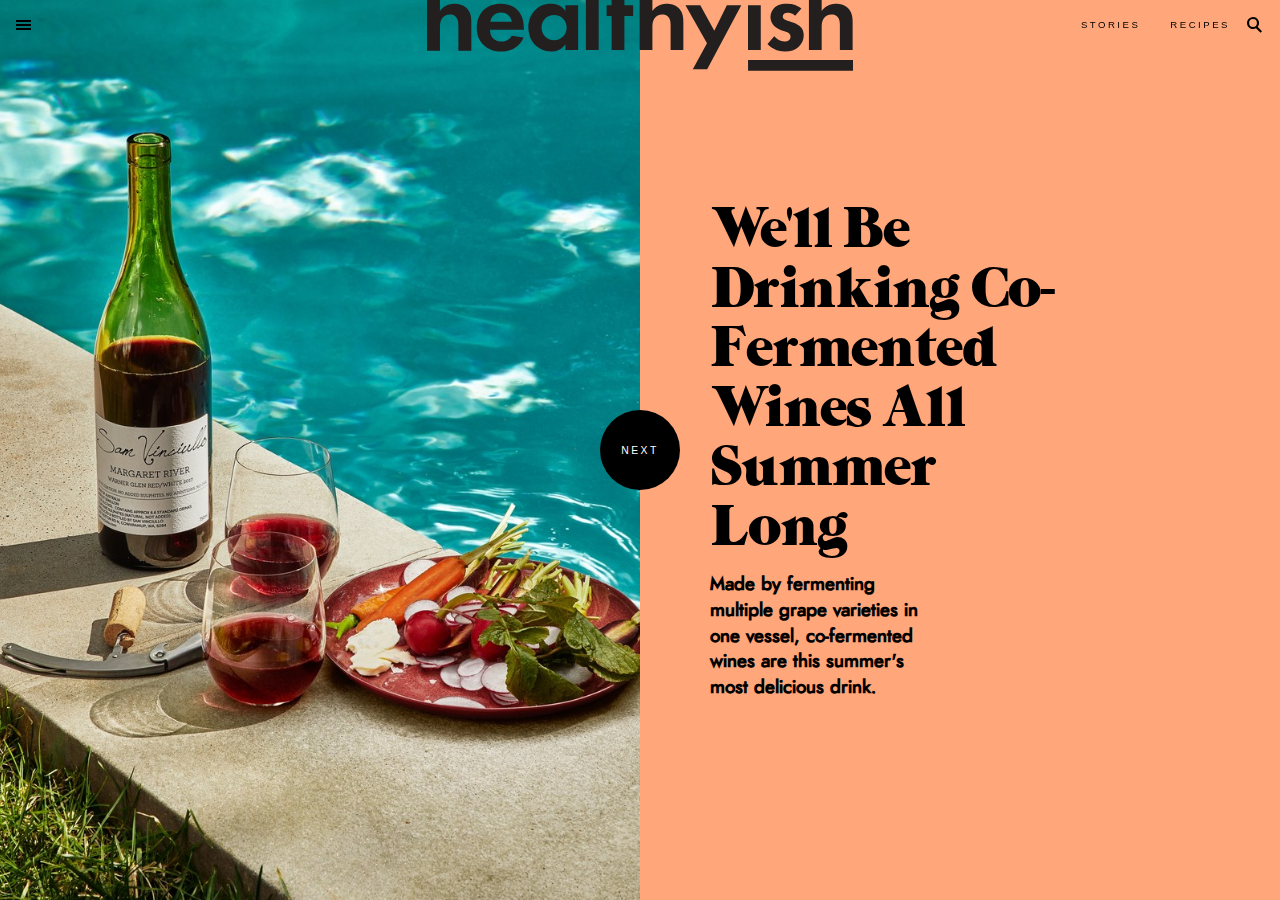
==== commit aad426d1: "fixed most of the duplicate clone ids" ====
--- a/healthyish.html
+++ b/healthyish.html
@@ -172,8 +172,8 @@
           <div class="cardnl-col1-container type-1col1-container opacity-change13">
             <div class="cardnl-col1-text type-2col1-text">
               <p id="cardnlCategory">ESSAY</p>
-              <a href="#"><h3 id="card8Title">How Whole30 Made Me Think LESS About What I Ate</h3></a>
-              <p id="cardnlBlurb" class="card8-blurb type-2col1-blurb"></p>
+              <a href="#"><h3 id="cardnlTitle">How Whole30 Made Me Think LESS About What I Ate</h3></a>
+              <p id="cardnlBlurb" class="cardnl-blurb type-2col1-blurb"></p>
               <div class="triangle"></div>
             </div>
             <a href="#"><img id="cardNlImage1" class="col1-image" src="img/healthyish-whole-30.jpg" alt="healthy veggies" /></a>
@@ -183,9 +183,9 @@
         <div class="divs card-sub-col1 col1 type-1col1">
           <div class="cardsub-col1-container type-1col1-container opacity-change14">
             <div class="cardnl-col1-text type-2col1-text">
-              <p id="cardnlCategory">ESSAY</p>
-              <a href="#"><h3 id="card8Title">How I'm Decoding My Period and Treating My PCOS Through Food</h3></a>
-              <p id="cardnlBlurb" class="card8-blurb type-2col1-blurb"></p>
+              <p id="cardsubCategory">ESSAY</p>
+              <a href="#"><h3 id="cardsubTitle">How I'm Decoding My Period and Treating My PCOS Through Food</h3></a>
+              <p id="cardsubBlurb" class="cardsub-blurb type-2col1-blurb"></p>
               <div class="triangle"></div>
             </div>
             <a href="#"><img id="cardSubImage1" class="col1-image" src="img/healthyish-pcos.jpg" alt="pco veggies" /></a>
--- a/css/healthyish.css
+++ b/css/healthyish.css
@@ -175,6 +175,11 @@
 
 /* -----Left Column ----- */
 /* -----Card Type 1 ----- */
+.type-1col1-container {
+  width: 100%;
+  height: 100vh;
+}
+
 .col1-image {
   width: 100%;
   height: 100%;
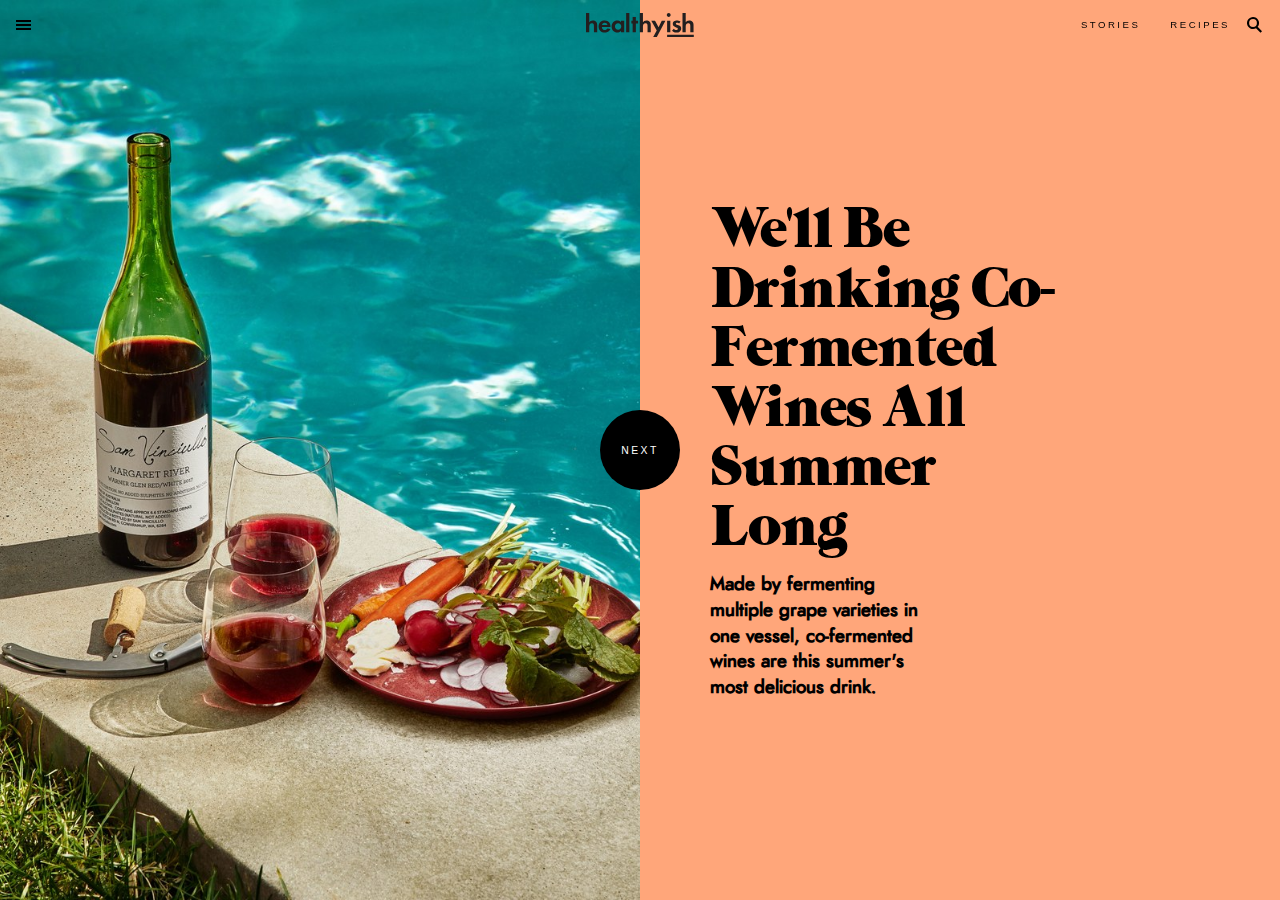
==== commit 3ee048d8: "fixed layout for mobile page" ====
--- a/healthyish.html
+++ b/healthyish.html
@@ -52,7 +52,11 @@
         
         <div class="divs card1-col1 col1 type-1col1">
           <div class="card1-col1-container type-1col1-container opacity-change0">
-            <a href="#"><img id="card1Image1" class="col1-image" src="." alt="." /></a>
+            <div class="type-1col1-image-container"><a href="#"><img id="card1Image1" class="col1-image" src="." alt="." /></a></div>
+            <div id="card1ColorM" class="mobile-only card1-col2-mobile">
+              <h2 id="card1TitleM" class="mobile-title"><a></a></h2>
+              <p id="card1BlurbM" class="mobile-blurb"></p>
+            </div>
           </div>
         </div>
         
@@ -70,17 +74,29 @@
               </div>
             </div>
           </div>
+          <div id="card2ColorM" class="always-hidden">
+              <h2 id="card2TitleM" class="mobile-title"><a></a></h2>
+              <p id="card2BlurbM" class="mobile-blurb"></p>
+          </div>
         </div>
         
         <div class="divs card3-col1 col1 type-1col1">
           <div class="card3-col1-container type-1col1-container opacity-change2">
-            <a href="#"><img id="card3Image1" class="col1-image" src="." alt="." /></a>
+            <div class="type-1col1-image-container"><a href="#"><img id="card3Image1" class="col1-image" src="." alt="." /></a></div>
+            <div id="card3ColorM" class="mobile-only">
+              <h2 id="card3TitleM" class="mobile-title"><a></a></h2>
+              <p id="card3BlurbM" class="mobile-blurb"></p>
+            </div>
           </div>
         </div>
         
         <div class="divs card4-col1 col1 type-1col1">
           <div class="card4-col1-container type-1col1-container opacity-change3">
-            <a href="#"><img id="card4Image1" class="col1-image" src="." alt="." /></a>
+              <div class="type-1col1-image-container"><a href="#"><img id="card4Image1" class="col1-image" src="." alt="." /></a></div>
+              <div id="card4ColorM" class="mobile-only">
+                <h2 id="card4TitleM" class="mobile-title"><a></a></h2>
+                <p id="card4BlurbM" class="mobile-blurb"></p>
+              </div>
           </div>
         </div>
         
@@ -98,11 +114,23 @@
               </div>
             </div>
           </div>
+          <div id="card5ColorM" class="always-hidden">
+            <h2 id="card5TitleM" class="mobile-title"><a></a></h2>
+            <p id="card5BlurbM" class="mobile-blurb"></p>
+          </div>
+          <div id="card6ColorM" class="always-hidden">
+              <h2 id="card6TitleM" class="mobile-title"><a></a></h2>
+              <p id="card6BlurbM" class="mobile-blurb"></p>
+            </div>
         </div>
         
         <div class="divs card7-col1 col1 type-1col1">
           <div class="card7-col1-container type-1col1-container opacity-change5">
-            <a href="#"><img id="card7Image1" class="col1-image" src="." alt="." /></a>
+            <div class="type-1col1-image-container"><a href="#"><img id="card7Image1" class="col1-image" src="." alt="." /></a></div>
+            <div id="card7ColorM" class="mobile-only">
+              <h2 id="card7TitleM" class="mobile-title"><a></a></h2>
+              <p id="card7BlurbM" class="mobile-blurb"></p>
+            </div>
           </div>
         </div>
         
@@ -120,23 +148,39 @@
               </div>
             </div>
           </div>
+          <div id="card8ColorM" class="always-hidden">
+            <h2 id="card8TitleM" class="mobile-title"><a></a></h2>
+            <p id="card8BlurbM" class="mobile-blurb"></p>
+          </div>
         </div>
         
         <div class="divs card9-col1 col1 type-1col1">
           <div class="card9-col1-container type-1col1-container opacity-change7">
-            <a href="#"><img id="card9Image1" class="col1-image" src="." alt="." /></a>
+              <div class="type-1col1-image-container"><a href="#"><img id="card9Image1" class="col1-image" src="." alt="." /></a></div>
+              <div id="card9ColorM" class="mobile-only">
+                <h2 id="card9TitleM" class="mobile-title"><a></a></h2>
+                <p id="card9BlurbM" class="mobile-blurb"></p>
+              </div>
           </div>
         </div>
         
         <div class="divs card10-col1 col1 type-1col1">
           <div class="card10-col1-container type-1col1-container opacity-change8">
-            <a href="#"><img id="card10Image1" class="col1-image" src="." alt="." /></a>
+            <div class="type-1col1-image-container"><a href="#"><img id="card10Image1" class="col1-image" src="." alt="." /></a></div>
+              <div id="card10ColorM" class="mobile-only">
+                <h2 id="card10TitleM" class="mobile-title"><a></a></h2>
+                <p id="card10BlurbM" class="mobile-blurb"></p>
+              </div>
           </div>
         </div>
         
         <div class="divs card11-col1 col1 type-1col1">
           <div class="card11-col1-container type-1col1-container opacity-change9">
-            <a href="#"><img id="card11Image1" class="col11-image" src="." alt="." /></a>
+              <div class="type-1col1-image-container"><a href="#"><img id="card11Image1" class="col11-image" src="." alt="." /></a></div>
+              <div id="card11ColorM" class="mobile-only">
+                <h2 id="card11TitleM" class="mobile-title"><a></a></h2>
+                <p id="card11BlurbM" class="mobile-blurb"></p>
+              </div>
           </div>
         </div>
         
@@ -154,17 +198,29 @@
               </div>
             </div>
           </div>
+          <div id="card12ColorM" class="always-hidden">
+            <h2 id="card12TitleM" class="mobile-title"><a></a></h2>
+            <p id="card12BlurbM" class="mobile-blurb"></p>
+          </div>
         </div>
         
         <div class="divs card13-col1 col1 type-1col1">
           <div class="card13-col1-container type-1col1-container opacity-change11">
-            <a href="#"><img id="card13Image1" class="col1-image" src="." alt="." /></a>
+            <div class="type-1col1-image-container"><a href="#"><img id="card13Image1" class="col1-image" src="." alt="." /></a></div>
+              <div id="card13ColorM" class="mobile-only">
+                <h2 id="card13TitleM" class="mobile-title"><a></a></h2>
+                <p id="card13BlurbM" class="mobile-blurb"></p>
+            </div>
           </div>
         </div>
         
         <div class="divs card14-col1 col1 type-1col1">
           <div class="card14-col1-container type-1col1-container opacity-change12">
-            <a href="#"><img id="card14Image1" class="col1-image" src="." alt="." /></a>
+            <div class="type-1col1-image-container"><a href="#"><img id="card14Image1" class="col1-image" src="." alt="." /></a></div>
+            <div id="card14ColorM" class="mobile-only">
+              <h2 id="card14TitleM" class="mobile-title"><a></a></h2>
+              <p id="card14BlurbM" class="mobile-blurb"></p>
+            </div>
           </div>
         </div>
         
@@ -196,12 +252,16 @@
           <div class="cardlc-col1-container type-1col1-container opacity-change15">
             <a href="#"><img id="card15Image1" class="col1-image" src="." alt="." /></a>
           </div>
+          <div id="card15ColorM" class="mobile-only card1-col2-mobile">
+            <h2 id="card15TitleM" class="mobile-title"><a></a></h2>
+            <p id="card15BlurbM" class="mobile-blurb"></p>
+            </div>
         </div>
       </div>
       
       <div class="carousel-slideDown">
         
-        <div id="lastClone" class="divs card1-col2 col2 type-3col2">
+        <div id="lastCloneDown" class="divs card1-col2 col2 type-3col2">
           <div class="cardlc-col2-container type-3col2-container opacity2-change15">
             <div class="card1-col2-text-container type-3col2-text-container">
               <div class="card1-col2-text type1-text type-3col2-text">
--- a/css/healthyish.css
+++ b/css/healthyish.css
@@ -74,18 +74,17 @@
 
 .nav-row1-col2 {
   width: 150px;
-  height: 100%;
-  display: flex;
-  align-items: center;
-  justify-content: center;
-  position: absolute;
-  left: 15px;
+  display: flex;
+  align-items: center;
+  justify-content: center;
+  position: relative;
   z-index: -10;
 }
 
 .nav-logo {
-  height: 40%;
-  width: 100%;
+  width: 55%;
+  height: 50%;
+  vertical-align: middle;
 }
 
 .nav-row1-col3 {
@@ -173,18 +172,59 @@
   overflow: hidden;
 }
 
+.always-hidden {
+  display: none;
+}
+
 /* -----Left Column ----- */
 /* -----Card Type 1 ----- */
 .type-1col1-container {
   width: 100%;
   height: 100vh;
+  display: flex;
+  flex-direction: column;
+}
+
+.type-1col1-image-container {
+  height: 55%;
 }
 
 .col1-image {
   width: 100%;
   height: 100%;
+  vertical-align: middle;
   object-fit: cover;
   object-position: 50% 50%;
+}
+
+.mobile-only {
+  width: 100%;
+  height: 45%;
+}
+
+.mobile-title {
+  width: 100%;
+  font-family: "grouchregular", serif;
+  font-weight: 500;
+  font-size: 1.5em;
+  text-align: center;
+  padding: 64px 64px 32px 64px;
+  line-height: 1.2em;
+}
+
+.mobile-blurb {
+  width: 100%;
+  font-family: "renner", serif;
+  font-weight: bold;
+  font-size: 0.95em;
+  text-align: center;
+  padding: 0 64px;
+  letter-spacing: 1.3px;
+  line-height: 1.2em;
+}
+
+.mobile-title:hover {
+  text-decoration: underline;
 }
 
 /* -----Card Type 2 ----- */
@@ -237,7 +277,17 @@
 
 .type-2col1-image-container {
   text-align: center;
-  width: 100%;
+  width: 50%;
+  margin: 0 auto;
+}
+
+.type-2col1-image-container img {
+  width: 100%;
+}
+
+/* ----- Card 1 ----- */
+.card1-col2-mobile {
+  background-color: #ffa67a !important;
 }
 
 /* ----- card-nl ----- */
@@ -266,6 +316,7 @@
   position: fixed;
   top: 0;
   left: -100%;
+  opacity: 0;
   background-color: #f8f8f8;
   transition: left 0.2s ease-in-out;
 }
--- a/css/mediaQueriesHealthyish.css
+++ b/css/mediaQueriesHealthyish.css
@@ -10,13 +10,13 @@
 
   .nav-row1-col2 {
     width: 33.3333%;
-    position: relative;
-    left: 0;
     z-index: 0;
+    text-align: center;
   }
 
   .nav-logo {
-    height: 55%;
+    width: 44%;
+    max-width: 245px;
   }
 
   .nav-row1-col3 {
@@ -149,7 +149,25 @@
     height: 100%;
     top: -1500%;
   }
-
+  /* -----Card Type 1 ----- */
+  .type-1col1-container {
+    width: 100%;
+    height: 100vh;
+  }
+
+  .type-1col1-image-container {
+    height: 100%;
+  }
+
+  .col1-image {
+    height: 100%;
+    object-fit: cover;
+    object-position: 50% 50%;
+  }
+
+  .mobile-only {
+    display: none;
+  }
   /* -----Card Type 2 ----- */
   .type-2col1 {
     align-items: center;
@@ -176,6 +194,12 @@
     border-left: 10px solid transparent;
     border-right: 10px solid transparent;
     border-top: 10px solid #fff;
+  }
+
+  .type-2col1-image-container {
+    text-align: center;
+    width: 100%;
+    margin: 0;
   }
 
   /* -----Right Column ----- */
@@ -531,6 +555,11 @@
     width: 320px;
     left: -320px;
   }
+
+  /* ----- Mobile ----- */
+  .mobile-only {
+    display: none;
+  }
 }
 
 @media only screen and (min-width: 1024px) {
